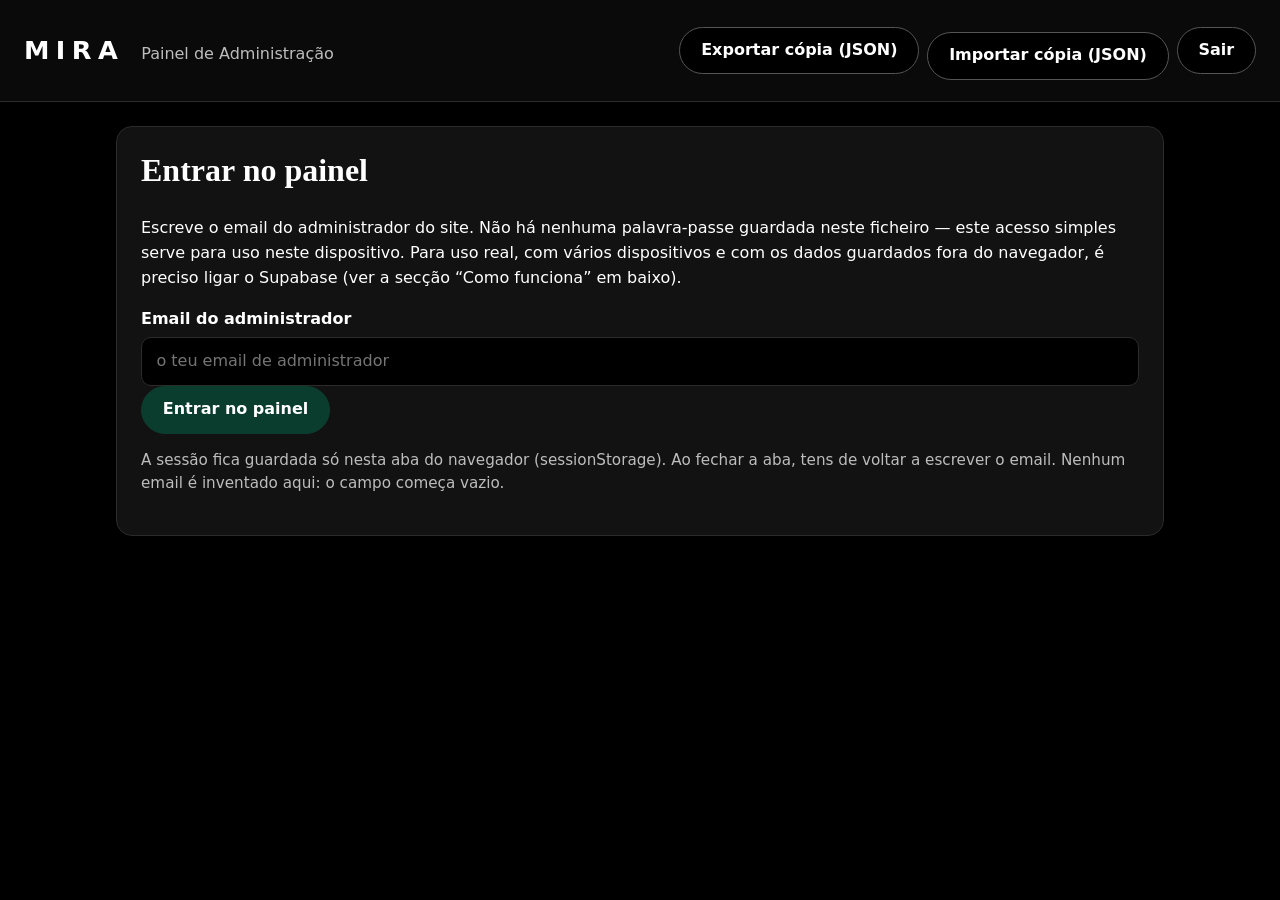
==== admin.html @ 9a0ea276 "Atualizar index.html, servicos.html e admin.html: chat de contacto sem 'por definir'" ====
<!DOCTYPE html>
<html lang="pt">
<head>
<meta charset="utf-8">
<meta name="viewport" content="width=device-width, initial-scale=1">
<title>MIRA — Painel de Administração</title>
<link rel="stylesheet" href="css/admin.css">
</head>
<body>
<header class="topbar">
  <div>
    <strong class="brand">MIRA</strong>
    <span class="brand-sub">Painel de Administração</span>
  </div>
  <div class="topbar-actions" id="topbarActions" hidden>
    <span class="session-email" id="sessionEmail"></span>
    <button class="btn" type="button" id="exportBtn">Exportar cópia (JSON)</button>
    <label class="btn" for="importFile">Importar cópia (JSON)</label>
    <input type="file" id="importFile" accept="application/json" hidden>
    <button class="btn" type="button" id="logoutBtn">Sair</button>
  </div>
</header>

<main class="wrap">
  <!-- GATE: sem palavra-passe guardada no código. Só regista quem está a usar esta sessão. -->
  <section id="gate" class="card">
    <h1>Entrar no painel</h1>
    <p>Escreve o email do administrador do site. Não há nenhuma palavra-passe guardada neste ficheiro — este acesso simples serve para uso neste dispositivo. Para uso real, com vários dispositivos e com os dados guardados fora do navegador, é preciso ligar o Supabase (ver a secção “Como funciona” em baixo).</p>
    <form id="gateForm">
      <label for="adminEmail">Email do administrador</label>
      <input type="email" id="adminEmail" required placeholder="o teu email de administrador">
      <button class="btn btn-primary" type="submit">Entrar no painel</button>
    </form>
    <p class="help">A sessão fica guardada só nesta aba do navegador (sessionStorage). Ao fechar a aba, tens de voltar a escrever o email. Nenhum email é inventado aqui: o campo começa vazio.</p>
  </section>

  <div id="app" hidden>
    <nav class="tabs" aria-label="Secções do painel">
      <button class="tab-btn" type="button" data-sec="inicio">Início</button>
      <button class="tab-btn" type="button" data-sec="logo-hero">Logo e Hero</button>
      <button class="tab-btn" type="button" data-sec="logos">Logos</button>
      <button class="tab-btn" type="button" data-sec="trabalhos">Trabalhos</button>
      <button class="tab-btn" type="button" data-sec="marcas">Faixa de marcas</button>
      <button class="tab-btn" type="button" data-sec="fazemos">O que fazemos</button>
      <button class="tab-btn" type="button" data-sec="textos">Sobre e Percurso</button>
      <button class="tab-btn" type="button" data-sec="servicos">Serviços e preços</button>
      <button class="tab-btn" type="button" data-sec="contacto">Contacto e WhatsApp</button>
      <button class="tab-btn" type="button" data-sec="chats">Chats</button>
      <button class="tab-btn" type="button" data-sec="pedidos">Pedidos</button>
      <button class="tab-btn" type="button" data-sec="clientes">Clientes</button>
      <button class="tab-btn" type="button" data-sec="visitantes">Visitantes</button>
    </nav>

    <section id="sec-inicio" class="panel">
      <h2>Como funciona, de ponta a ponta</h2>
      <p class="lead">O comprador do site muda tudo aqui, sem tocar em código e sem depender de quem vendeu. Cada secção guarda logo que carregas em <strong>Guardar</strong>.</p>
      <ol class="steps">
        <li><strong>1. Entra</strong> com o teu email de administrador. A sessão fica só nesta aba.</li>
        <li><strong>2. Escolhe uma secção</strong> nos botões em cima: imagens, textos, serviços, preços, contacto, chats, pedidos, clientes e visitantes.</li>
        <li><strong>3. Edita e guarda.</strong> Imagens e vídeos entram sempre por ficheiro (botão “Escolher ficheiro”), nunca por link. Vês a pré-visualização antes de guardar.</li>
        <li><strong>4. Confere no site.</strong> Depois de guardar, abre o site e vê a mudança. Se não aparecer, recarrega a página.</li>
        <li><strong>5. Faz cópia.</strong> Usa “Exportar cópia (JSON)” no topo para guardar tudo num ficheiro. Se alguma coisa correr mal, “Importar cópia” repõe tudo.</li>
      </ol>
      <h3>Resumo rápido</h3>
      <div id="summary" class="summary"></div>
      <h3>O que ainda falta para o uso ao vivo, em vários dispositivos</h3>
      <p>Neste momento os dados ficam guardados neste navegador (localStorage). Isso chega para gerir o site neste dispositivo, mas para o site ao vivo, com clientes a escrever de vários telemóveis, é preciso ligar o Supabase. O que é preciso, por ordem:</p>
      <ol class="steps">
        <li>Criar um projeto Supabase e copiar a chave pública (anon) e o endereço do projeto.</li>
        <li>Criar as tabelas: definições do site, logos, trabalhos, marcas, o que fazemos, serviços, contactos, chats, pedidos e clientes — com as mesmas colunas que este painel já usa.</li>
        <li>Criar um balde de ficheiros (bucket) no Supabase Storage para as imagens e vídeos, com leitura pública e escrita só do administrador.</li>
        <li>Criar a conta do administrador no Supabase Auth com o email que usas aqui, e desligar a confirmação por email se for preciso para a primeira entrada.</li>
        <li>Trocar, no código do site, a leitura/escrita de localStorage pela leitura/escrita do Supabase, mantendo os mesmos nomes de campos. Nenhuma chave secreta deve ficar escrita nestes ficheiros.</li>
      </ol>
      <p class="help">Até esse passo estar feito, não prometas a clientes que uma mensagem escrita noutro telemóvel aparece aqui: as mensagens e os dados deste painel vivem neste navegador.</p>
    </section>

    <section id="sec-logo-hero" class="panel" hidden>
      <h2>Logo e Hero</h2>
      <p class="help">O título aparece no topo do site e no separador do navegador. A imagem do hero é a imagem grande do início do site. Escolhe o ficheiro no teu telemóvel ou computador — nunca escrevas um link.</p>
      <form id="logoHeroForm">
        <label for="siteTitle">Título do site</label>
        <input type="text" id="siteTitle">
        <label>Imagem do hero (ficheiro)</label>
        <div class="preview-row">
          <img id="heroPreview" alt="Pré-visualização do hero">
          <div>
            <input type="file" id="heroFile" accept="image/*">
            <p class="help">Ficheiros grandes ocupam muito espaço no navegador. Se possível, usa imagens até 2 MB. O limite do armazenamento do navegador é de cerca de 5 MB no total para todos os dados do painel.</p>
          </div>
        </div>
        <button class="btn btn-primary" type="submit">Guardar logo e hero</button>
      </form>
    </section>

    <section id="sec-logos" class="panel" hidden>
      <h2>Logos dos clientes</h2>
      <p class="help">Estas são as logos que passam debaixo do hero. Cada logo pode ser trocada por um ficheiro novo, removida, ou podes juntar uma logo nova.</p>
      <div id="logosTable"></div>
      <h3>Adicionar logo</h3>
      <form id="logoAddForm" class="inline-form">
        <label>Nome <input type="text" id="logoAddName" required></label>
        <label>Ficheiro <input type="file" id="logoAddFile" accept="image/*" required></label>
        <button class="btn btn-primary" type="submit">Adicionar logo</button>
      </form>
    </section>

    <section id="sec-trabalhos" class="panel" hidden>
      <h2>Trabalhos — faixa em scroll</h2>
      <p class="help">Estas são as imagens que passam em scroll automático na secção de Trabalhos. Usa as setas para mudar a ordem, troca por ficheiro, remove ou adiciona imagens novas.</p>
      <div id="marqueeTable"></div>
      <h3>Adicionar imagem</h3>
      <form id="marqueeAddForm" class="inline-form">
        <label>Nome <input type="text" id="marqueeAddName" required></label>
        <label>Ficheiro <input type="file" id="marqueeAddFile" accept="image/*" required></label>
        <button class="btn btn-primary" type="submit">Adicionar imagem</button>
      </form>
    </section>

    <section id="sec-marcas" class="panel" hidden>
      <h2>Faixa de marcas</h2>
      <p class="help">As palavras que passam na faixa preta (por exemplo: Design gráfico, Livraria, Papelaria). Edita cada linha, remove ou adiciona linhas novas, e guarda.</p>
      <form id="brandsForm">
        <div id="brandsList"></div>
        <button class="btn" type="button" id="brandAddBtn">Adicionar linha</button>
        <button class="btn btn-primary" type="submit">Guardar faixa</button>
      </form>
    </section>

    <section id="sec-fazemos" class="panel" hidden>
      <h2>O que fazemos</h2>
      <p class="help">Os cartões da secção “O que fazemos”. Cada cartão tem tipo, título, descrição e uma imagem ou vídeo, sempre por ficheiro, nunca por link.</p>
      <div id="fazemosTable"></div>
      <h3>Adicionar cartão</h3>
      <form id="fazemosAddForm" class="inline-form">
        <label>Tipo <input type="text" id="fazemosAddType" required></label>
        <label>Título <input type="text" id="fazemosAddTitle" required></label>
        <label>Descrição <input type="text" id="fazemosAddDesc" required></label>
        <label>Ficheiro (imagem ou vídeo) <input type="file" id="fazemosAddFile" accept="image/*,video/*" required></label>
        <button class="btn btn-primary" type="submit">Adicionar cartão</button>
      </form>
    </section>

    <section id="sec-textos" class="panel" hidden>
      <h2>Sobre e Percurso</h2>
      <p class="help">Os textos longos do site. Escreve, guarda, e confere no site.</p>
      <form id="textsForm">
        <label for="aboutHeading">Título da secção Sobre</label>
        <input type="text" id="aboutHeading">
        <label for="aboutText">Texto da secção Sobre</label>
        <textarea id="aboutText" rows="5"></textarea>
        <label for="servicesIntro">Texto de introdução dos Serviços</label>
        <textarea id="servicesIntro" rows="3"></textarea>
        <button class="btn btn-primary" type="submit">Guardar textos</button>
      </form>
    </section>

    <section id="sec-servicos" class="panel" hidden>
      <h2>Serviços e preços</h2>
      <p class="help">A lista completa de serviços e preços em meticais (MT). Estes são os mesmos preços da página de Serviços — muda aqui e muda na página. Os preços começam com os valores que a dona do site vai ajustar depois.</p>
      <div id="servicesTable"></div>
      <h3>Adicionar serviço</h3>
      <form id="serviceAddForm" class="inline-form">
        <label>Nome <input type="text" id="serviceAddName" required></label>
        <label>Descrição <input type="text" id="serviceAddDesc" required></label>
        <label>Preço (MT) <input type="number" id="serviceAddPrice" min="0" step="100" required></label>
        <label><input type="checkbox" id="serviceAddMonthly"> Preço mensal</label>
        <button class="btn btn-primary" type="submit">Adicionar serviço</button>
      </form>
    </section>

    <section id="sec-contacto" class="panel" hidden>
      <h2>Contacto e WhatsApp</h2>
      <p class="help">Preenche com os teus dados reais. Quando preencheres o WhatsApp, o botão de contacto do site abre o WhatsApp; sem número, abre a conversa do site.</p>
      <form id="contactForm">
        <label for="contactHeading">Título da secção de contacto</label>
        <input type="text" id="contactHeading">
        <label for="whatsapp">Número de WhatsApp (só números, com indicativo do país)</label>
        <input type="tel" id="whatsapp" placeholder="+258 …">
        <label for="contactNote">Nota para os visitantes</label>
        <textarea id="contactNote" rows="3"></textarea>
        <button class="btn btn-primary" type="submit">Guardar contacto</button>
      </form>
    </section>

    <section id="sec-chats" class="panel" hidden>
      <h2>Chats — mensagens dos visitantes</h2>
      <p class="help">As mensagens que os visitantes escrevem no chat do site aparecem aqui. Responde em cada conversa: a tua resposta fica guardada e aparece ao visitante como resposta do estúdio. Novas conversas ficam marcadas como “Nova” até responderes.</p>
      <button class="btn" type="button" id="chatTestBtn">Mensagem de teste (só para ver como funciona)</button>
      <button class="btn" type="button" id="chatRefreshBtn">Atualizar lista</button>
      <div id="chatsList"></div>
    </section>

    <section id="sec-pedidos" class="panel" hidden>
      <h2>Pedidos e reservas</h2>
      <p class="help">Cada pedido tem nome, serviço, data e estado. Muda o estado na lista e ele fica guardado.</p>
      <form id="orderAddForm" class="inline-form">
        <label>Nome <input type="text" id="orderAddName" required></label>
        <label>Serviço <input type="text" id="orderAddService" required></label>
        <label>Data <input type="date" id="orderAddDate" required></label>
        <button class="btn btn-primary" type="submit">Adicionar pedido</button>
      </form>
      <div id="ordersTable"></div>
    </section>

    <section id="sec-clientes" class="panel" hidden>
      <h2>Clientes</h2>
      <p class="help">A tua lista de clientes, com contacto e notas. Nada aqui é inventado: começa vazia, exceto se já tiveres guardado clientes antes.</p>
      <form id="clientAddForm" class="inline-form">
        <label>Nome <input type="text" id="clientAddName" required></label>
        <label>Contacto <input type="text" id="clientAddContact"></label>
        <label>Notas <input type="text" id="clientAddNotes"></label>
        <button class="btn btn-primary" type="submit">Adicionar cliente</button>
      </form>
      <div id="clientsTable"></div>
    </section>

    <section id="sec-visitantes" class="panel" hidden>
      <h2>Visitantes</h2>
      <p class="help">Contagem simples de visitas por página, guardada neste painel. Para contagem automática ao vivo é preciso o Supabase (ver “Início”). Podes corrigir os números à mão e guardar.</p>
      <form id="visitorsForm">
        <div id="visitorsList"></div>
        <button class="btn btn-primary" type="submit">Guardar contagens</button>
      </form>
    </section>
  </div>
</main>

<div id="toast" class="toast" role="status" aria-live="polite"></div>
<script src="js/admin.js" defer></script>
</body>
</html>
---- css/admin.css ----
/* MIRA Admin — preto, branco, verde escuro, limpo, com espaço para respirar. */
* { box-sizing: border-box; }
:root {
  --bg: #000000;
  --panel: #121212;
  --panel2: #1a1a1a;
  --line: #2b2b2b;
  --text: #ffffff;
  --muted: #bdbdbd;
  --green: #0b3d2e;
  --green2: #145a44;
  --lime: #c6f16d;
  --danger: #7a1f1f;
}
body {
  margin: 0;
  background: var(--bg);
  color: var(--text);
  font-family: Inter, system-ui, -apple-system, "Segoe UI", sans-serif;
  line-height: 1.55;
}
.topbar {
  display: flex; flex-wrap: wrap; gap: 1rem;
  align-items: center; justify-content: space-between;
  padding: 1rem 1.5rem;
  border-bottom: 1px solid var(--line);
  background: #0a0a0a;
  position: sticky; top: 0; z-index: 10;
}
.brand { font-size: 1.6rem; letter-spacing: .25em; }
.brand-sub { margin-left: .75rem; color: var(--muted); }
.topbar-actions { display: flex; flex-wrap: wrap; gap: .5rem; align-items: center; }
.session-email { color: var(--lime); font-size: .9rem; }
.wrap { max-width: 1080px; margin: 0 auto; padding: 1.5rem 1rem 4rem; }
.card, .panel {
  background: var(--panel);
  border: 1px solid var(--line);
  border-radius: 16px;
  padding: 1.5rem;
  margin-bottom: 1.5rem;
}
h1, h2, h3 { font-family: Georgia, "Times New Roman", serif; line-height: 1.2; }
h1 { font-size: 2rem; margin-top: 0; }
h2 { font-size: 1.7rem; margin-top: 0; }
h3 { font-size: 1.2rem; margin-top: 2rem; }
.lead { font-size: 1.05rem; }
.help { color: var(--muted); font-size: .95rem; }
label { display: block; font-weight: 600; margin: 1rem 0 .35rem; }
input[type="text"], input[type="email"], input[type="tel"],
input[type="number"], input[type="date"], textarea, select {
  width: 100%;
  background: #000; color: #fff;
  border: 1px solid var(--line);
  border-radius: 10px;
  padding: .7rem .9rem;
  font: inherit;
}
input[type="file"] { font: inherit; color: var(--text); max-width: 100%; }
input[type="checkbox"] { width: auto; accent-color: var(--green2); }
.inline-form { display: grid; gap: .25rem; }
.inline-form label { margin-top: .6rem; }
/* Botões que parecem botões: pílulas sólidas, texto branco, estado ao passar o dedo/rato. */
.btn {
  display: inline-block;
  background: #000; color: #fff;
  border: 1px solid #555;
  border-radius: 999px;
  padding: .65rem 1.3rem;
  font: inherit; font-weight: 700;
  cursor: pointer; text-decoration: none; text-align: center;
}
.btn:hover, .btn:focus-visible { background: #222; border-color: #fff; outline: none; }
.btn-primary { background: var(--green); border-color: var(--green); }
.btn-primary:hover, .btn-primary:focus-visible { background: var(--green2); border-color: var(--green2); }
.btn-danger { background: var(--danger); border-color: var(--danger); }
.btn-danger:hover, .btn-danger:focus-visible { background: #9a2a2a; }
.btn-small { padding: .4rem .9rem; font-size: .9rem; }
.tabs { display: flex; flex-wrap: wrap; gap: .5rem; margin-bottom: 1.5rem; }
.tab-btn {
  background: var(--panel2); color: var(--text);
  border: 1px solid var(--line); border-radius: 999px;
  padding: .6rem 1.1rem; font: inherit; font-weight: 700; cursor: pointer;
}
.tab-btn:hover, .tab-btn:focus-visible { border-color: #fff; outline: none; }
.tab-btn.active { background: var(--green); border-color: var(--green); }
.steps li { margin-bottom: .7rem; }
.summary { display: flex; flex-wrap: wrap; gap: .75rem; }
.summary span {
  background: var(--panel2); border: 1px solid var(--line);
  border-radius: 999px; padding: .45rem 1rem;
}
/* Tabelas a sério: cabeçalho, linhas, bordas, botões de ação. */
.table-wrap { overflow-x: auto; margin: 1rem 0; }
table { width: 100%; border-collapse: collapse; min-width: 640px; }
th, td {
  text-align: left; vertical-align: middle;
  padding: .7rem .8rem;
  border-bottom: 1px solid var(--line);
}
thead th {
  background: var(--green);
  color: #fff; font-size: .85rem;
  letter-spacing: .08em; text-transform: uppercase;
}
tbody tr:hover { background: var(--panel2); }
td .btn { margin: .15rem .25rem .15rem 0; }
td img.thumb, img.thumb {
  width: 110px; height: auto; max-height: 80px;
  object-fit: contain; background: #000;
  border: 1px solid var(--line); border-radius: 8px; display: block;
}
td video.thumb, video.thumb {
  width: 140px; height: auto; max-height: 90px;
  background: #000; border: 1px solid var(--line); border-radius: 8px; display: block;
}
.preview-row { display: flex; flex-wrap: wrap; gap: 1rem; align-items: flex-start; }
.preview-row img { width: 100%; max-width: 420px; height: auto; border: 1px solid var(--line); border-radius: 12px; }
.empty { color: var(--muted); padding: 1.25rem 0; }
.badge {
  display: inline-block; border-radius: 999px; padding: .2rem .8rem;
  font-size: .85rem; font-weight: 700; background: var(--panel2);
  border: 1px solid var(--line);
}
.badge.new { background: var(--green); border-color: var(--green); }
.chat-box { border: 1px solid var(--line); border-radius: 12px; padding: 1rem; margin: 1rem 0; background: #0d0d0d; }
.chat-msg { margin: .5rem 0; }
.chat-msg .who { font-weight: 700; color: var(--lime); }
.chat-msg.reply { margin-left: 1.5rem; }
.chat-msg.reply .who { color: #fff; }
.chat-reply-row { display: flex; gap: .5rem; margin-top: .75rem; }
.chat-reply-row input { flex: 1; }
.toast {
  position: fixed; left: 50%; bottom: 1.5rem; transform: translateX(-50%);
  background: var(--green); color: #fff; font-weight: 700;
  padding: .8rem 1.5rem; border-radius: 999px;
  box-shadow: 0 8px 30px rgba(0,0,0,.6);
  opacity: 0; pointer-events: none; transition: opacity .25s;
  max-width: 92vw; text-align: center; z-index: 50;
}
.toast.show { opacity: 1; }
@media (max-width: 640px) {
  .wrap { padding: 1rem .75rem 3rem; }
  .card, .panel { padding: 1rem; }
  .brand-sub { display: block; margin-left: 0; }
  table { min-width: 560px; }
}
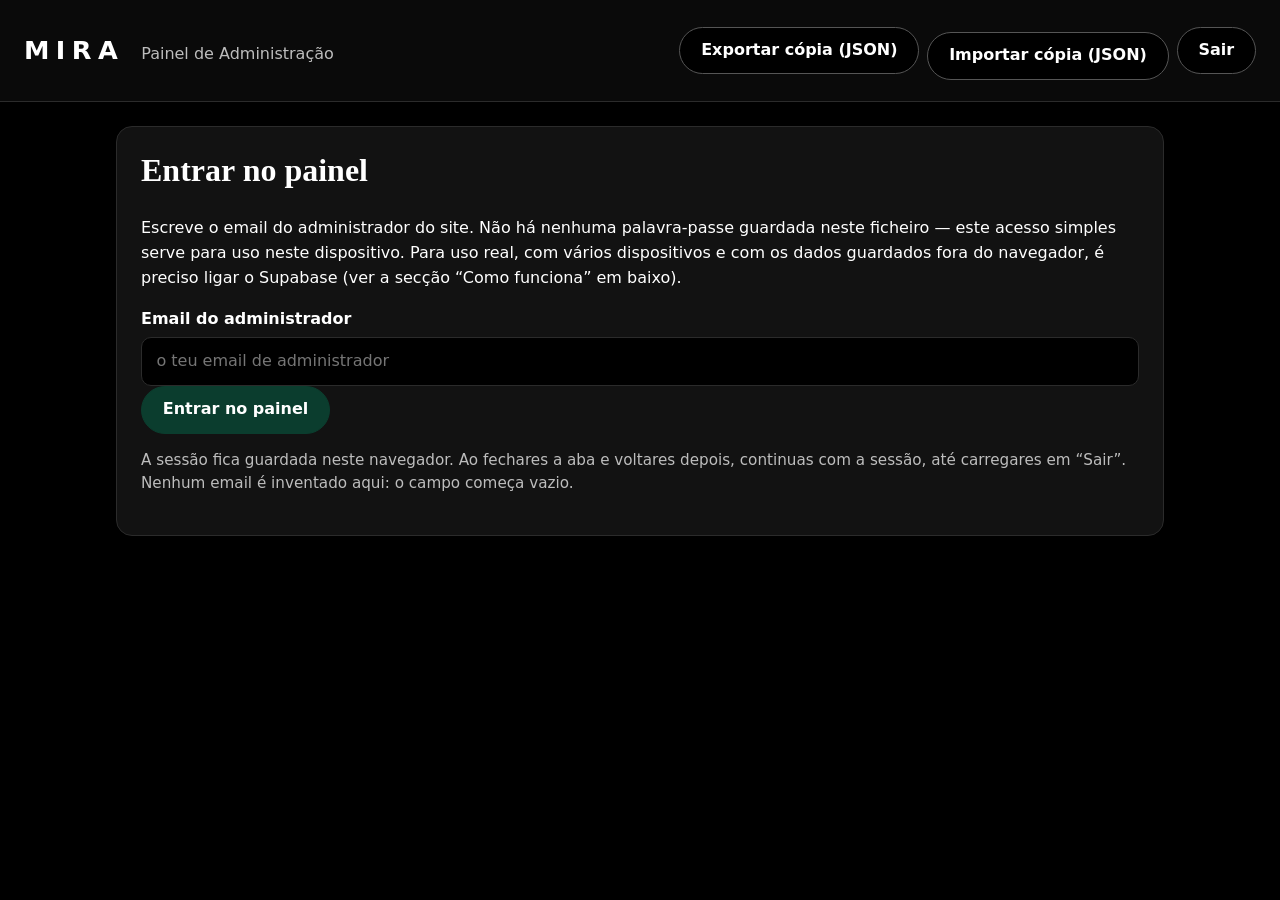
==== commit 70485acb: "Atualizar admin.html: novas abas Sobre Fotos, Pormenores, Menu, Sessão; Textos e Contacto expandidos" ====
--- a/admin.html
+++ b/admin.html
@@ -31,7 +31,7 @@
       <input type="email" id="adminEmail" required placeholder="o teu email de administrador">
       <button class="btn btn-primary" type="submit">Entrar no painel</button>
     </form>
-    <p class="help">A sessão fica guardada só nesta aba do navegador (sessionStorage). Ao fechar a aba, tens de voltar a escrever o email. Nenhum email é inventado aqui: o campo começa vazio.</p>
+    <p class="help">A sessão fica guardada neste navegador. Ao fechares a aba e voltares depois, continuas com a sessão, até carregares em “Sair”. Nenhum email é inventado aqui: o campo começa vazio.</p>
   </section>
 
   <div id="app" hidden>
@@ -42,9 +42,13 @@
       <button class="tab-btn" type="button" data-sec="trabalhos">Trabalhos</button>
       <button class="tab-btn" type="button" data-sec="marcas">Faixa de marcas</button>
       <button class="tab-btn" type="button" data-sec="fazemos">O que fazemos</button>
+      <button class="tab-btn" type="button" data-sec="sobre-fotos">Sobre — Fotos</button>
+      <button class="tab-btn" type="button" data-sec="pormenores">Pormenores</button>
       <button class="tab-btn" type="button" data-sec="textos">Sobre e Percurso</button>
       <button class="tab-btn" type="button" data-sec="servicos">Serviços e preços</button>
+      <button class="tab-btn" type="button" data-sec="menu">Menu</button>
       <button class="tab-btn" type="button" data-sec="contacto">Contacto e WhatsApp</button>
+      <button class="tab-btn" type="button" data-sec="sessao">Sessão</button>
       <button class="tab-btn" type="button" data-sec="chats">Chats</button>
       <button class="tab-btn" type="button" data-sec="pedidos">Pedidos</button>
       <button class="tab-btn" type="button" data-sec="clientes">Clientes</button>
@@ -55,8 +59,8 @@
       <h2>Como funciona, de ponta a ponta</h2>
       <p class="lead">O comprador do site muda tudo aqui, sem tocar em código e sem depender de quem vendeu. Cada secção guarda logo que carregas em <strong>Guardar</strong>.</p>
       <ol class="steps">
-        <li><strong>1. Entra</strong> com o teu email de administrador. A sessão fica só nesta aba.</li>
-        <li><strong>2. Escolhe uma secção</strong> nos botões em cima: imagens, textos, serviços, preços, contacto, chats, pedidos, clientes e visitantes.</li>
+        <li><strong>1. Entra</strong> com o teu email de administrador. A sessão fica guardada neste navegador, até carregares em “Sair” (vê também a secção “Sessão”).</li>
+        <li><strong>2. Escolhe uma secção</strong> nos botões em cima: imagens, vídeos, textos, serviços, preços, menu, contacto, sessão, chats, pedidos, clientes e visitantes.</li>
         <li><strong>3. Edita e guarda.</strong> Imagens e vídeos entram sempre por ficheiro (botão “Escolher ficheiro”), nunca por link. Vês a pré-visualização antes de guardar.</li>
         <li><strong>4. Confere no site.</strong> Depois de guardar, abre o site e vê a mudança. Se não aparecer, recarrega a página.</li>
         <li><strong>5. Faz cópia.</strong> Usa “Exportar cópia (JSON)” no topo para guardar tudo num ficheiro. Se alguma coisa correr mal, “Importar cópia” repõe tudo.</li>
@@ -89,6 +93,14 @@
             <p class="help">Ficheiros grandes ocupam muito espaço no navegador. Se possível, usa imagens até 2 MB. O limite do armazenamento do navegador é de cerca de 5 MB no total para todos os dados do painel.</p>
           </div>
         </div>
+        <label>Vídeo de fundo do site (ficheiro)</label>
+        <div class="preview-row">
+          <video id="bgVideoPreview" muted loop playsinline preload="metadata" style="max-width:220px;"></video>
+          <div>
+            <input type="file" id="bgVideoFile" accept="video/*">
+            <p class="help">Este é o vídeo de fundo que passa em todo o site, por trás das secções. Escolhe um ficheiro de vídeo no teu telemóvel ou computador — nunca escrevas um link. Sem ficheiro novo, fica o vídeo atual.</p>
+          </div>
+        </div>
         <button class="btn btn-primary" type="submit">Guardar logo e hero</button>
       </form>
     </section>
@@ -141,6 +153,52 @@
       </form>
     </section>
 
+
+    <section id="sec-sobre-fotos" class="panel" hidden>
+      <h2>Sobre — Fotos</h2>
+      <p class="help">As fotografias da secção Sobre e da janela de fotografias do estúdio. Cada foto é trocada por ficheiro, com pré-visualização antes de guardar — nunca por link.</p>
+      <form id="aboutPhotosForm">
+        <label>Foto Sobre 1 (lado direito, em cima)</label>
+        <div class="preview-row">
+          <img id="aboutPhoto1Preview" alt="Pré-visualização da Foto Sobre 1">
+          <div><input type="file" id="aboutPhoto1File" accept="image/*"></div>
+        </div>
+        <label>Foto Equipa (lado esquerdo)</label>
+        <div class="preview-row">
+          <img id="aboutPhoto2Preview" alt="Pré-visualização da Foto Equipa">
+          <div><input type="file" id="aboutPhoto2File" accept="image/*"></div>
+        </div>
+        <label>Foto Sobre 2 (foto grande e janela do estúdio)</label>
+        <div class="preview-row">
+          <img id="aboutPhoto3Preview" alt="Pré-visualização da Foto Sobre 2">
+          <div><input type="file" id="aboutPhoto3File" accept="image/*"></div>
+        </div>
+        <button class="btn btn-primary" type="submit">Guardar fotos do Sobre</button>
+      </form>
+    </section>
+
+    <section id="sec-pormenores" class="panel" hidden>
+      <h2>Pormenores</h2>
+      <p class="help">O título e os três pontos da secção Pormenores. Escreve, guarda, e confere no site.</p>
+      <form id="detailsForm">
+        <label for="detailsTitle">Título da secção Pormenores</label>
+        <input type="text" id="detailsTitle">
+        <label for="detailsItem0Title">Ponto 1 — título</label>
+        <input type="text" id="detailsItem0Title">
+        <label for="detailsItem0Desc">Ponto 1 — descrição</label>
+        <textarea id="detailsItem0Desc" rows="2"></textarea>
+        <label for="detailsItem1Title">Ponto 2 — título</label>
+        <input type="text" id="detailsItem1Title">
+        <label for="detailsItem1Desc">Ponto 2 — descrição</label>
+        <textarea id="detailsItem1Desc" rows="2"></textarea>
+        <label for="detailsItem2Title">Ponto 3 — título</label>
+        <input type="text" id="detailsItem2Title">
+        <label for="detailsItem2Desc">Ponto 3 — descrição</label>
+        <textarea id="detailsItem2Desc" rows="2"></textarea>
+        <button class="btn btn-primary" type="submit">Guardar pormenores</button>
+      </form>
+    </section>
+
     <section id="sec-textos" class="panel" hidden>
       <h2>Sobre e Percurso</h2>
       <p class="help">Os textos longos do site. Escreve, guarda, e confere no site.</p>
@@ -151,13 +209,25 @@
         <textarea id="aboutText" rows="5"></textarea>
         <label for="servicesIntro">Texto de introdução dos Serviços</label>
         <textarea id="servicesIntro" rows="3"></textarea>
+        <label for="aboutMore">Texto “mais” da secção Sobre (o parágrafo depois do texto principal)</label>
+        <textarea id="aboutMore" rows="4"></textarea>
+        <label for="percursoStep1">Percurso — passo 1</label>
+        <input type="text" id="percursoStep1">
+        <label for="percursoStep2">Percurso — passo 2</label>
+        <input type="text" id="percursoStep2">
+        <label for="percursoStep3">Percurso — passo 3</label>
+        <input type="text" id="percursoStep3">
+        <label for="quoteText">Frase em destaque (Sobre)</label>
+        <input type="text" id="quoteText">
+        <label for="quoteAttribution">Assinatura da frase em destaque</label>
+        <input type="text" id="quoteAttribution">
         <button class="btn btn-primary" type="submit">Guardar textos</button>
       </form>
     </section>
 
     <section id="sec-servicos" class="panel" hidden>
       <h2>Serviços e preços</h2>
-      <p class="help">A lista completa de serviços e preços em meticais (MT). Estes são os mesmos preços da página de Serviços — muda aqui e muda na página. Os preços começam com os valores que a dona do site vai ajustar depois.</p>
+      <p class="help">A lista completa de serviços e preços em meticais (MT). Estes são os mesmos preços da página de Serviços — muda aqui e muda na página. Cada serviço tem também a sua imagem ou vídeo do cartão, sempre por ficheiro, nunca por link: usa “Trocar ficheiro” em cada linha. Os preços começam com os valores que a dona do site vai ajustar depois.</p>
       <div id="servicesTable"></div>
       <h3>Adicionar serviço</h3>
       <form id="serviceAddForm" class="inline-form">
@@ -165,7 +235,31 @@
         <label>Descrição <input type="text" id="serviceAddDesc" required></label>
         <label>Preço (MT) <input type="number" id="serviceAddPrice" min="0" step="100" required></label>
         <label><input type="checkbox" id="serviceAddMonthly"> Preço mensal</label>
+        <label>Ficheiro da imagem ou vídeo do cartão (opcional) <input type="file" id="serviceAddFile" accept="image/*,video/*"></label>
         <button class="btn btn-primary" type="submit">Adicionar serviço</button>
+      </form>
+    </section>
+
+
+    <section id="sec-menu" class="panel" hidden>
+      <h2>Menu</h2>
+      <p class="help">As imagens e os títulos dos cartões do menu, e as palavras da barra de navegação. Cada imagem é trocada por ficheiro, com pré-visualização — nunca por link.</p>
+      <form id="menuForm">
+        <div id="menuTilesList"></div>
+        <h3>Palavras da barra de navegação</h3>
+        <label for="navTrabalhos">Navegação — 1</label>
+        <input type="text" id="navTrabalhos">
+        <label for="navFazemos">Navegação — 2</label>
+        <input type="text" id="navFazemos">
+        <label for="navPormenores">Navegação — 3</label>
+        <input type="text" id="navPormenores">
+        <label for="navSobre">Navegação — 4</label>
+        <input type="text" id="navSobre">
+        <label for="navPercurso">Navegação — 5</label>
+        <input type="text" id="navPercurso">
+        <label for="navServicos">Navegação — 6</label>
+        <input type="text" id="navServicos">
+        <button class="btn btn-primary" type="submit">Guardar menu</button>
       </form>
     </section>
 
@@ -179,8 +273,27 @@
         <input type="tel" id="whatsapp" placeholder="+258 …">
         <label for="contactNote">Nota para os visitantes</label>
         <textarea id="contactNote" rows="3"></textarea>
+        <label for="contactLinkedin">LinkedIn (ligação completa, por exemplo https://www.linkedin.com/…)</label>
+        <input type="text" id="contactLinkedin" placeholder="https://…">
+        <label for="contactX">X (ligação completa, por exemplo https://x.com/…)</label>
+        <input type="text" id="contactX" placeholder="https://…">
+        <label for="contactEmail">Email de contacto (só é usado se preencheres; nunca é inventado)</label>
+        <input type="email" id="contactEmail" placeholder="o email do estúdio">
         <button class="btn btn-primary" type="submit">Guardar contacto</button>
       </form>
+    </section>
+
+
+    <section id="sec-sessao" class="panel" hidden>
+      <h2>Sessão</h2>
+      <p class="help">A sessão deste painel fica guardada neste navegador, até carregares em “Terminar sessão” ou em “Sair” no topo. Não há nenhuma palavra-passe guardada neste ficheiro — a sessão é só o email do administrador.</p>
+      <div id="sessionInfo"></div>
+      <form id="sessionChangeForm">
+        <label for="sessionNewEmail">Mudar o email da sessão</label>
+        <input type="email" id="sessionNewEmail" required placeholder="o novo email de administrador">
+        <button class="btn btn-primary" type="submit">Guardar novo email e continuar</button>
+      </form>
+      <button class="btn btn-danger" type="button" id="sessionEndBtn">Terminar sessão</button>
     </section>
 
     <section id="sec-chats" class="panel" hidden>
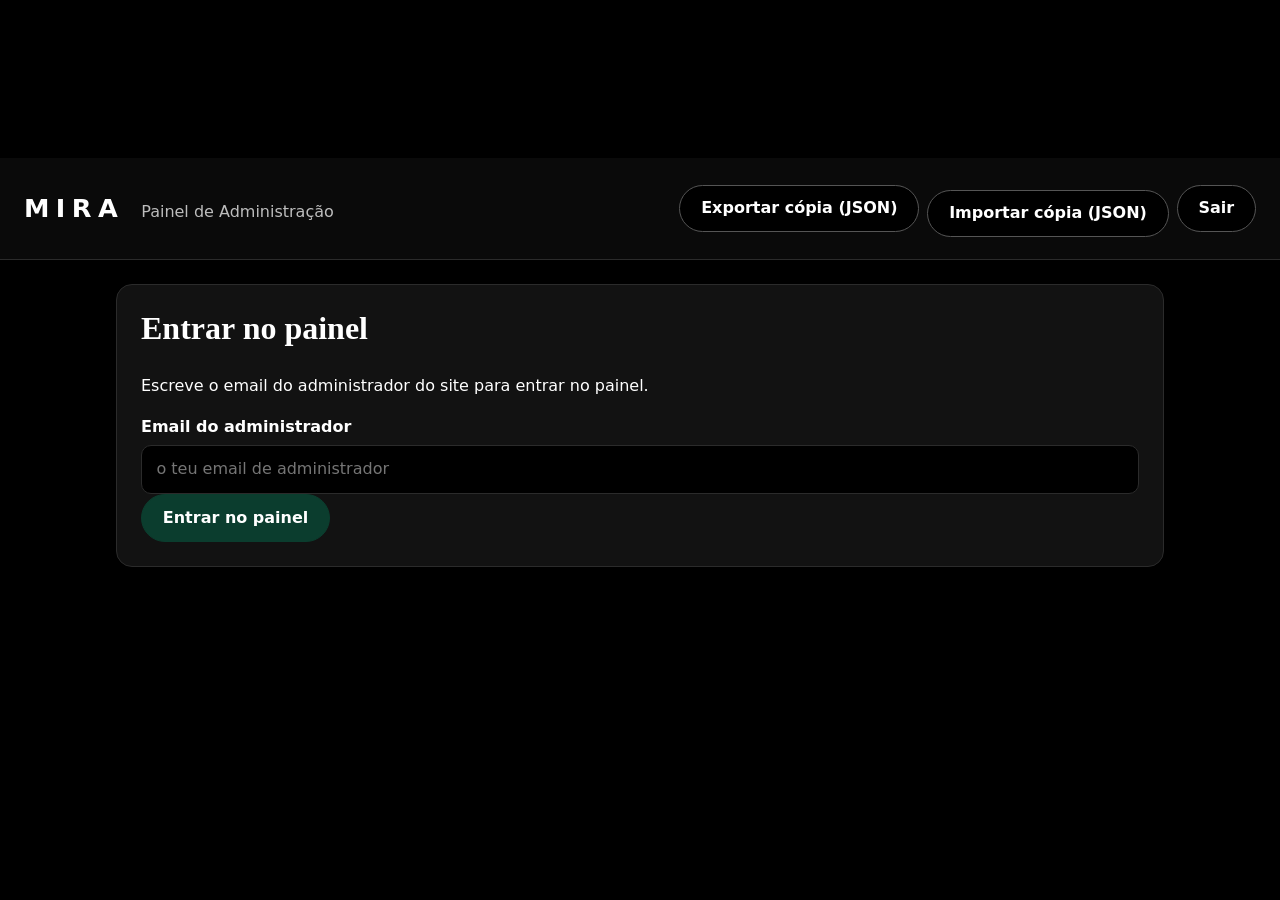
==== commit 041e912f: "Atualizar admin.html: gate sem notas de demonstração, elemento de vídeo de fundo" ====
--- a/admin.html
+++ b/admin.html
@@ -7,6 +7,7 @@
 <link rel="stylesheet" href="css/admin.css">
 </head>
 <body>
+<video class="admin-bg-video" src="media/mira-fundo.mp4" autoplay muted loop playsinline aria-hidden="true"></video>
 <header class="topbar">
   <div>
     <strong class="brand">MIRA</strong>
@@ -22,16 +23,14 @@
 </header>
 
 <main class="wrap">
-  <!-- GATE: sem palavra-passe guardada no código. Só regista quem está a usar esta sessão. -->
   <section id="gate" class="card">
     <h1>Entrar no painel</h1>
-    <p>Escreve o email do administrador do site. Não há nenhuma palavra-passe guardada neste ficheiro — este acesso simples serve para uso neste dispositivo. Para uso real, com vários dispositivos e com os dados guardados fora do navegador, é preciso ligar o Supabase (ver a secção “Como funciona” em baixo).</p>
+    <p>Escreve o email do administrador do site para entrar no painel.</p>
     <form id="gateForm">
       <label for="adminEmail">Email do administrador</label>
       <input type="email" id="adminEmail" required placeholder="o teu email de administrador">
       <button class="btn btn-primary" type="submit">Entrar no painel</button>
     </form>
-    <p class="help">A sessão fica guardada neste navegador. Ao fechares a aba e voltares depois, continuas com a sessão, até carregares em “Sair”. Nenhum email é inventado aqui: o campo começa vazio.</p>
   </section>
 
   <div id="app" hidden>
@@ -59,7 +58,7 @@
       <h2>Como funciona, de ponta a ponta</h2>
       <p class="lead">O comprador do site muda tudo aqui, sem tocar em código e sem depender de quem vendeu. Cada secção guarda logo que carregas em <strong>Guardar</strong>.</p>
       <ol class="steps">
-        <li><strong>1. Entra</strong> com o teu email de administrador. A sessão fica guardada neste navegador, até carregares em “Sair” (vê também a secção “Sessão”).</li>
+        <li><strong>1. Entra</strong> com o teu email de administrador.</li>
         <li><strong>2. Escolhe uma secção</strong> nos botões em cima: imagens, vídeos, textos, serviços, preços, menu, contacto, sessão, chats, pedidos, clientes e visitantes.</li>
         <li><strong>3. Edita e guarda.</strong> Imagens e vídeos entram sempre por ficheiro (botão “Escolher ficheiro”), nunca por link. Vês a pré-visualização antes de guardar.</li>
         <li><strong>4. Confere no site.</strong> Depois de guardar, abre o site e vê a mudança. Se não aparecer, recarrega a página.</li>
@@ -67,16 +66,6 @@
       </ol>
       <h3>Resumo rápido</h3>
       <div id="summary" class="summary"></div>
-      <h3>O que ainda falta para o uso ao vivo, em vários dispositivos</h3>
-      <p>Neste momento os dados ficam guardados neste navegador (localStorage). Isso chega para gerir o site neste dispositivo, mas para o site ao vivo, com clientes a escrever de vários telemóveis, é preciso ligar o Supabase. O que é preciso, por ordem:</p>
-      <ol class="steps">
-        <li>Criar um projeto Supabase e copiar a chave pública (anon) e o endereço do projeto.</li>
-        <li>Criar as tabelas: definições do site, logos, trabalhos, marcas, o que fazemos, serviços, contactos, chats, pedidos e clientes — com as mesmas colunas que este painel já usa.</li>
-        <li>Criar um balde de ficheiros (bucket) no Supabase Storage para as imagens e vídeos, com leitura pública e escrita só do administrador.</li>
-        <li>Criar a conta do administrador no Supabase Auth com o email que usas aqui, e desligar a confirmação por email se for preciso para a primeira entrada.</li>
-        <li>Trocar, no código do site, a leitura/escrita de localStorage pela leitura/escrita do Supabase, mantendo os mesmos nomes de campos. Nenhuma chave secreta deve ficar escrita nestes ficheiros.</li>
-      </ol>
-      <p class="help">Até esse passo estar feito, não prometas a clientes que uma mensagem escrita noutro telemóvel aparece aqui: as mensagens e os dados deste painel vivem neste navegador.</p>
     </section>
 
     <section id="sec-logo-hero" class="panel" hidden>
@@ -90,7 +79,7 @@
           <img id="heroPreview" alt="Pré-visualização do hero">
           <div>
             <input type="file" id="heroFile" accept="image/*">
-            <p class="help">Ficheiros grandes ocupam muito espaço no navegador. Se possível, usa imagens até 2 MB. O limite do armazenamento do navegador é de cerca de 5 MB no total para todos os dados do painel.</p>
+            <p class="help">Escolhe uma imagem do teu telemóvel ou computador.</p>
           </div>
         </div>
         <label>Vídeo de fundo do site (ficheiro)</label>
@@ -227,7 +216,7 @@
 
     <section id="sec-servicos" class="panel" hidden>
       <h2>Serviços e preços</h2>
-      <p class="help">A lista completa de serviços e preços em meticais (MT). Estes são os mesmos preços da página de Serviços — muda aqui e muda na página. Cada serviço tem também a sua imagem ou vídeo do cartão, sempre por ficheiro, nunca por link: usa “Trocar ficheiro” em cada linha. Os preços começam com os valores que a dona do site vai ajustar depois.</p>
+      <p class="help">A lista completa de serviços e preços em meticais (MT). Estes são os mesmos preços da página de Serviços — muda aqui e muda na página. Cada serviço tem também a sua imagem ou vídeo do cartão, sempre por ficheiro, nunca por link: usa “Trocar ficheiro” em cada linha.</p>
       <div id="servicesTable"></div>
       <h3>Adicionar serviço</h3>
       <form id="serviceAddForm" class="inline-form">
@@ -286,7 +275,7 @@
 
     <section id="sec-sessao" class="panel" hidden>
       <h2>Sessão</h2>
-      <p class="help">A sessão deste painel fica guardada neste navegador, até carregares em “Terminar sessão” ou em “Sair” no topo. Não há nenhuma palavra-passe guardada neste ficheiro — a sessão é só o email do administrador.</p>
+      <p class="help">Vê a tua sessão atual, muda o email ou termina a sessão.</p>
       <div id="sessionInfo"></div>
       <form id="sessionChangeForm">
         <label for="sessionNewEmail">Mudar o email da sessão</label>
@@ -299,7 +288,6 @@
     <section id="sec-chats" class="panel" hidden>
       <h2>Chats — mensagens dos visitantes</h2>
       <p class="help">As mensagens que os visitantes escrevem no chat do site aparecem aqui. Responde em cada conversa: a tua resposta fica guardada e aparece ao visitante como resposta do estúdio. Novas conversas ficam marcadas como “Nova” até responderes.</p>
-      <button class="btn" type="button" id="chatTestBtn">Mensagem de teste (só para ver como funciona)</button>
       <button class="btn" type="button" id="chatRefreshBtn">Atualizar lista</button>
       <div id="chatsList"></div>
     </section>
@@ -318,7 +306,7 @@
 
     <section id="sec-clientes" class="panel" hidden>
       <h2>Clientes</h2>
-      <p class="help">A tua lista de clientes, com contacto e notas. Nada aqui é inventado: começa vazia, exceto se já tiveres guardado clientes antes.</p>
+      <p class="help">A tua lista de clientes, com contacto e notas.</p>
       <form id="clientAddForm" class="inline-form">
         <label>Nome <input type="text" id="clientAddName" required></label>
         <label>Contacto <input type="text" id="clientAddContact"></label>
@@ -330,7 +318,7 @@
 
     <section id="sec-visitantes" class="panel" hidden>
       <h2>Visitantes</h2>
-      <p class="help">Contagem simples de visitas por página, guardada neste painel. Para contagem automática ao vivo é preciso o Supabase (ver “Início”). Podes corrigir os números à mão e guardar.</p>
+      <p class="help">Contagem de visitas por página. Podes corrigir os números à mão e guardar.</p>
       <form id="visitorsForm">
         <div id="visitorsList"></div>
         <button class="btn btn-primary" type="submit">Guardar contagens</button>
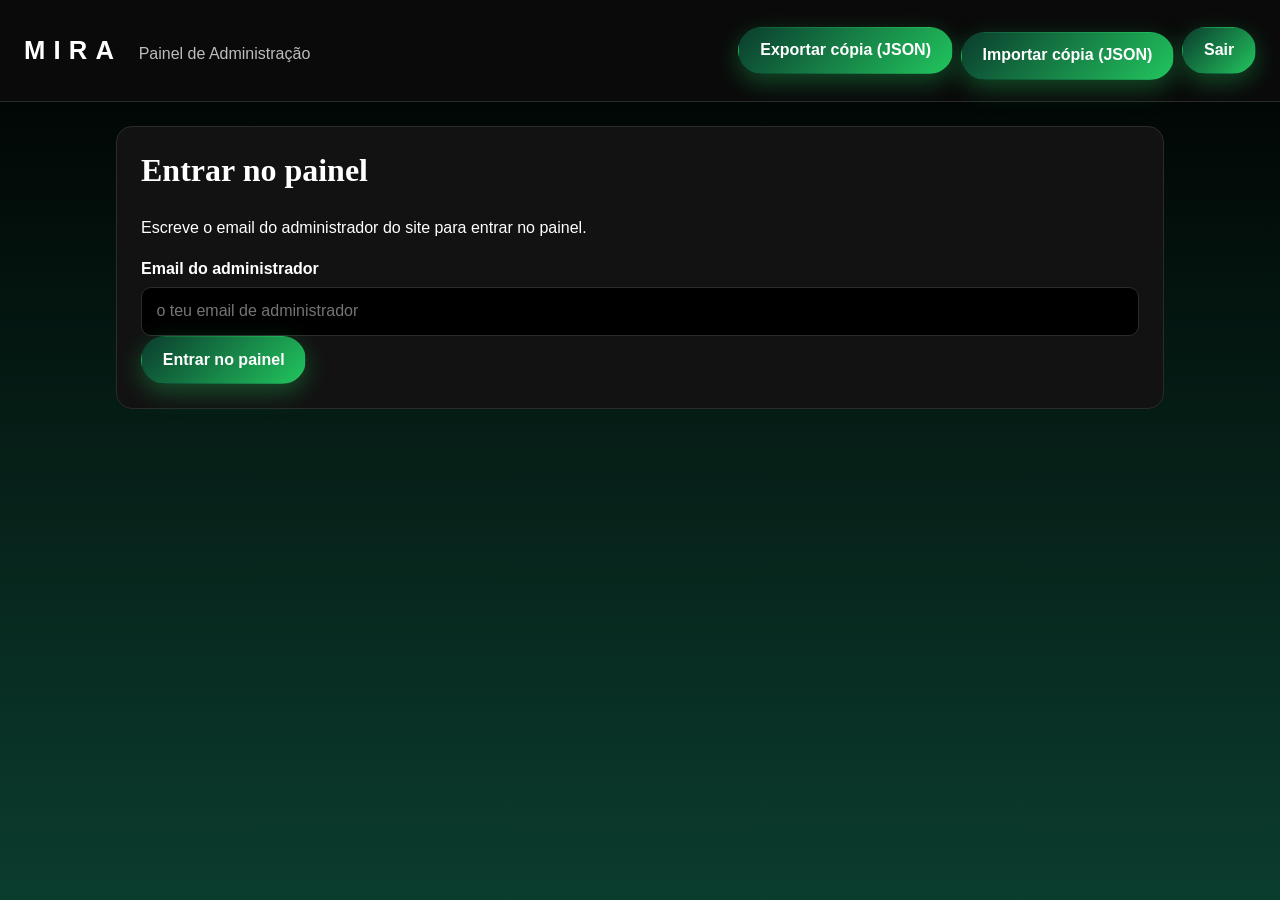
==== commit 272bbbd7: "Atualizar index.html, servicos.html e admin.html: botão "Pedir orçamento" WhatsApp, campo de link no" ====
--- a/admin.html
+++ b/admin.html
@@ -260,6 +260,8 @@
         <input type="text" id="contactHeading">
         <label for="whatsapp">Número de WhatsApp (só números, com indicativo do país)</label>
         <input type="tel" id="whatsapp" placeholder="+258 …">
+        <label for="contactQuoteLink">Link do WhatsApp para orçamentos</label>
+        <input type="text" id="contactQuoteLink" placeholder="https://wa.me/258840000000">
         <label for="contactNote">Nota para os visitantes</label>
         <textarea id="contactNote" rows="3"></textarea>
         <label for="contactLinkedin">LinkedIn (ligação completa, por exemplo https://www.linkedin.com/…)</label>
@@ -323,7 +325,25 @@
         <div id="visitorsList"></div>
         <button class="btn btn-primary" type="submit">Guardar contagens</button>
       </form>
-    </section>
+      <h3>Adicionar página de visitantes</h3>
+      <form id="visitorAddForm" class="inline-form">
+        <label>Página <input type="text" id="visitorAddPage" required></label>
+        <label>Visitas <input type="number" id="visitorAddCount" min="0" value="0" required></label>
+        <button class="btn btn-primary" type="submit">Adicionar página</button>
+      </form>
+    </section>
+
+    <footer class="card admin-footer">
+      <h2>Ver o site</h2>
+      <p>Abre a página principal para veres as mudanças que guardaste. Cada secção guarda quando carregas em Guardar nessa secção.</p>
+      <div class="footer-actions">
+        <a class="btn btn-primary btn-big" href="index.html" target="_blank" rel="noopener noreferrer">Ver o site →</a>
+        <button class="btn btn-primary btn-big" type="button" id="saveAndViewBtn">Guardar e ver o site</button>
+        <button class="btn btn-small" type="button" id="switchSessionBtn">Mudar de sessão</button>
+      </div>
+      <p class="help">“Guardar e ver o site” não guarda alterações que ainda não guardaste nessa secção: abre a página principal para conferires as mudanças que já guardaste em cada secção.</p>
+      <p class="help">“Mudar de sessão” termina a sessão atual e volta ao acesso, para entrares com outro email.</p>
+    </footer>
   </div>
 </main>
 
--- a/css/admin.css
+++ b/css/admin.css
@@ -1,4 +1,4 @@
-/* MIRA Admin — preto, branco, verde escuro, limpo, com espaço para respirar. */
+/* MIRA Admin — mesmo fundo e mesma tipologia da página principal: preto para verde-escuro, vídeo de fundo, títulos em serif, texto em Inter. */
 * { box-sizing: border-box; }
 :root {
   --bg: #000000;
@@ -14,11 +14,17 @@
 }
 body {
   margin: 0;
-  background: var(--bg);
+  background: linear-gradient(to bottom, #000000 0%, #0b3d2e 100%);
+  background-attachment: fixed;
   color: var(--text);
-  font-family: Inter, system-ui, -apple-system, "Segoe UI", sans-serif;
+  font-family: -apple-system, BlinkMacSystemFont, "Inter", ui-sans-serif, "Segoe UI", Roboto, Helvetica, Arial, sans-serif;
   line-height: 1.55;
 }
+.admin-bg-video {
+  position: fixed; inset: 0; width: 100%; height: 100%;
+  object-fit: cover; z-index: 0; pointer-events: none;
+}
+.topbar, .wrap { position: relative; z-index: 1; }
 .topbar {
   display: flex; flex-wrap: wrap; gap: 1rem;
   align-items: center; justify-content: space-between;
@@ -27,7 +33,7 @@
   background: #0a0a0a;
   position: sticky; top: 0; z-index: 10;
 }
-.brand { font-size: 1.6rem; letter-spacing: .25em; }
+.brand { font-size: 1.6rem; letter-spacing: .32em; }
 .brand-sub { margin-left: .75rem; color: var(--muted); }
 .topbar-actions { display: flex; flex-wrap: wrap; gap: .5rem; align-items: center; }
 .session-email { color: var(--lime); font-size: .9rem; }
@@ -39,7 +45,7 @@
   padding: 1.5rem;
   margin-bottom: 1.5rem;
 }
-h1, h2, h3 { font-family: Georgia, "Times New Roman", serif; line-height: 1.2; }
+h1, h2, h3 { font-family: "Source Serif 4", ui-serif, Georgia, Cambria, "Times New Roman", Times, serif; line-height: 1.2; }
 h1 { font-size: 2rem; margin-top: 0; }
 h2 { font-size: 1.7rem; margin-top: 0; }
 h3 { font-size: 1.2rem; margin-top: 2rem; }
@@ -59,19 +65,20 @@
 input[type="checkbox"] { width: auto; accent-color: var(--green2); }
 .inline-form { display: grid; gap: .25rem; }
 .inline-form label { margin-top: .6rem; }
-/* Botões que parecem botões: pílulas sólidas, texto branco, estado ao passar o dedo/rato. */
+/* Botões que parecem botões: pílulas sólidas em degradê verde, texto branco em negrito, sombra visível. */
 .btn {
   display: inline-block;
-  background: #000; color: #fff;
-  border: 1px solid #555;
+  background: linear-gradient(135deg, #0b3d2e, #22c55e); color: #fff;
+  border: 1px solid transparent;
   border-radius: 999px;
   padding: .65rem 1.3rem;
   font: inherit; font-weight: 700;
   cursor: pointer; text-decoration: none; text-align: center;
+  box-shadow: 0 8px 24px rgba(34, 197, 94, .35);
 }
-.btn:hover, .btn:focus-visible { background: #222; border-color: #fff; outline: none; }
-.btn-primary { background: var(--green); border-color: var(--green); }
-.btn-primary:hover, .btn-primary:focus-visible { background: var(--green2); border-color: var(--green2); }
+.btn:hover, .btn:focus-visible { filter: brightness(1.1); outline: none; }
+.btn-primary { background: linear-gradient(135deg, #0b3d2e, #22c55e); border-color: transparent; }
+.btn-primary:hover, .btn-primary:focus-visible { filter: brightness(1.1); }
 .btn-danger { background: var(--danger); border-color: var(--danger); }
 .btn-danger:hover, .btn-danger:focus-visible { background: #9a2a2a; }
 .btn-small { padding: .4rem .9rem; font-size: .9rem; }
@@ -82,7 +89,7 @@
   padding: .6rem 1.1rem; font: inherit; font-weight: 700; cursor: pointer;
 }
 .tab-btn:hover, .tab-btn:focus-visible { border-color: #fff; outline: none; }
-.tab-btn.active { background: var(--green); border-color: var(--green); }
+.tab-btn.active { background: linear-gradient(135deg, #0b3d2e, #22c55e); border-color: transparent; }
 .steps li { margin-bottom: .7rem; }
 .summary { display: flex; flex-wrap: wrap; gap: .75rem; }
 .summary span {
@@ -138,9 +145,13 @@
   max-width: 92vw; text-align: center; z-index: 50;
 }
 .toast.show { opacity: 1; }
-@media (max-width: 640px) {
+@media (max-width: 768px) {
   .wrap { padding: 1rem .75rem 3rem; }
   .card, .panel { padding: 1rem; }
   .brand-sub { display: block; margin-left: 0; }
+  .topbar-actions { width: 100%; }
+  .topbar-actions .btn { flex: 1 1 auto; padding: .6rem 1rem; }
+  .tabs { gap: .4rem; }
+  .tab-btn { padding: .55rem .9rem; }
   table { min-width: 560px; }
 }
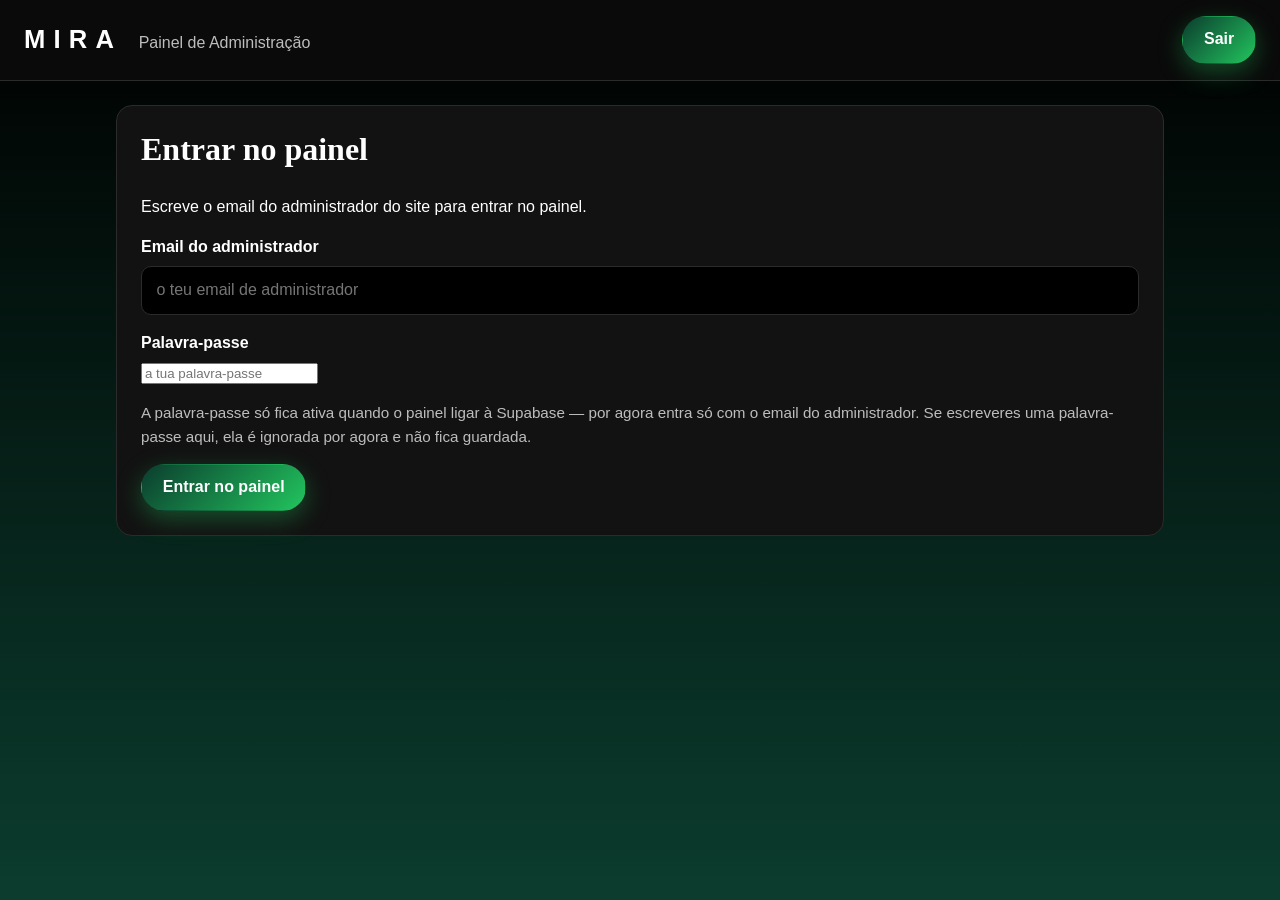
==== commit 70b5f9ae: "Atualizar admin.html: administração limpa sem vídeo, navegação por Secções agrupadas" ====
--- a/admin.html
+++ b/admin.html
@@ -7,7 +7,6 @@
 <link rel="stylesheet" href="css/admin.css">
 </head>
 <body>
-<video class="admin-bg-video" src="media/mira-fundo.mp4" autoplay muted loop playsinline aria-hidden="true"></video>
 <header class="topbar">
   <div>
     <strong class="brand">MIRA</strong>
@@ -15,10 +14,7 @@
   </div>
   <div class="topbar-actions" id="topbarActions" hidden>
     <span class="session-email" id="sessionEmail"></span>
-    <button class="btn" type="button" id="exportBtn">Exportar cópia (JSON)</button>
-    <label class="btn" for="importFile">Importar cópia (JSON)</label>
-    <input type="file" id="importFile" accept="application/json" hidden>
-    <button class="btn" type="button" id="logoutBtn">Sair</button>
+    <button class="btn btn-secondary" type="button" id="logoutBtn">Sair</button>
   </div>
 </header>
 
@@ -29,41 +25,60 @@
     <form id="gateForm">
       <label for="adminEmail">Email do administrador</label>
       <input type="email" id="adminEmail" required placeholder="o teu email de administrador">
+      <label for="adminPassword">Palavra-passe</label>
+      <input type="password" id="adminPassword" placeholder="a tua palavra-passe" autocomplete="current-password">
+      <p class="help gate-note">A palavra-passe só fica ativa quando o painel ligar à Supabase — por agora entra só com o email do administrador. Se escreveres uma palavra-passe aqui, ela é ignorada por agora e não fica guardada.</p>
       <button class="btn btn-primary" type="submit">Entrar no painel</button>
     </form>
   </section>
 
   <div id="app" hidden>
-    <nav class="tabs" aria-label="Secções do painel">
-      <button class="tab-btn" type="button" data-sec="inicio">Início</button>
-      <button class="tab-btn" type="button" data-sec="logo-hero">Logo e Hero</button>
-      <button class="tab-btn" type="button" data-sec="logos">Logos</button>
-      <button class="tab-btn" type="button" data-sec="trabalhos">Trabalhos</button>
-      <button class="tab-btn" type="button" data-sec="marcas">Faixa de marcas</button>
-      <button class="tab-btn" type="button" data-sec="fazemos">O que fazemos</button>
-      <button class="tab-btn" type="button" data-sec="sobre-fotos">Sobre — Fotos</button>
-      <button class="tab-btn" type="button" data-sec="pormenores">Pormenores</button>
-      <button class="tab-btn" type="button" data-sec="textos">Sobre e Percurso</button>
-      <button class="tab-btn" type="button" data-sec="servicos">Serviços e preços</button>
-      <button class="tab-btn" type="button" data-sec="menu">Menu</button>
-      <button class="tab-btn" type="button" data-sec="contacto">Contacto e WhatsApp</button>
-      <button class="tab-btn" type="button" data-sec="sessao">Sessão</button>
-      <button class="tab-btn" type="button" data-sec="chats">Chats</button>
-      <button class="tab-btn" type="button" data-sec="pedidos">Pedidos</button>
-      <button class="tab-btn" type="button" data-sec="clientes">Clientes</button>
-      <button class="tab-btn" type="button" data-sec="visitantes">Visitantes</button>
+  <div class="admin-layout">
+    <nav class="admin-nav" aria-label="Secções do painel">
+      <button class="nav-menu-btn" type="button" id="sectionsBtn" aria-expanded="false">Secções</button>
+      <div class="admin-nav-list" id="sectionsList" hidden>
+      <button class="nav-item nav-item-home" type="button" data-sec="inicio">Início</button>
+      <div class="nav-group"><h3>Conteúdo</h3>
+      <button class="nav-item" type="button" data-sec="logo-hero">Logo e Hero</button>
+      <button class="nav-item" type="button" data-sec="logos">Logos</button>
+      <button class="nav-item" type="button" data-sec="trabalhos">Trabalhos</button>
+      <button class="nav-item" type="button" data-sec="marcas">Faixa de marcas</button>
+      <button class="nav-item" type="button" data-sec="fazemos">O que fazemos</button>
+      <button class="nav-item" type="button" data-sec="sobre-fotos">Sobre — Fotos</button>
+      <button class="nav-item" type="button" data-sec="pormenores">Pormenores</button>
+      <button class="nav-item" type="button" data-sec="textos">Sobre e Percurso</button></div>
+      <div class="nav-group"><h3>Serviços</h3>
+      <button class="nav-item" type="button" data-sec="servicos">Serviços e preços</button>
+      <button class="nav-item" type="button" data-sec="menu">Menu</button></div>
+      <div class="nav-group"><h3>Contacto</h3>
+      <button class="nav-item" type="button" data-sec="contacto">Contacto e WhatsApp</button></div>
+      <div class="nav-group"><h3>Gestão</h3>
+      <button class="nav-item" type="button" data-sec="chats">Chats</button>
+      <button class="nav-item" type="button" data-sec="pedidos">Pedidos</button>
+      <button class="nav-item" type="button" data-sec="clientes">Clientes</button>
+      <button class="nav-item" type="button" data-sec="visitantes">Visitantes</button>
+      <button class="nav-item" type="button" data-sec="sessao">Sessão</button></div>
+      </div>
     </nav>
+    <div class="admin-panels">
 
     <section id="sec-inicio" class="panel">
       <h2>Como funciona, de ponta a ponta</h2>
       <p class="lead">O comprador do site muda tudo aqui, sem tocar em código e sem depender de quem vendeu. Cada secção guarda logo que carregas em <strong>Guardar</strong>.</p>
       <ol class="steps">
         <li><strong>1. Entra</strong> com o teu email de administrador.</li>
-        <li><strong>2. Escolhe uma secção</strong> nos botões em cima: imagens, vídeos, textos, serviços, preços, menu, contacto, sessão, chats, pedidos, clientes e visitantes.</li>
+        <li><strong>2. Escolhe uma secção</strong> no botão “Secções”: imagens, vídeos, textos, serviços, preços, menu, contacto, sessão, chats, pedidos, clientes e visitantes.</li>
         <li><strong>3. Edita e guarda.</strong> Imagens e vídeos entram sempre por ficheiro (botão “Escolher ficheiro”), nunca por link. Vês a pré-visualização antes de guardar.</li>
         <li><strong>4. Confere no site.</strong> Depois de guardar, abre o site e vê a mudança. Se não aparecer, recarrega a página.</li>
-        <li><strong>5. Faz cópia.</strong> Usa “Exportar cópia (JSON)” no topo para guardar tudo num ficheiro. Se alguma coisa correr mal, “Importar cópia” repõe tudo.</li>
+        <li><strong>5. Faz cópia.</strong> Usa “Exportar cópia (JSON)” em baixo, na secção Início, para guardar tudo num ficheiro. Se alguma coisa correr mal, “Importar cópia” repõe tudo.</li>
       </ol>
+      <h3>Cópia de segurança</h3>
+      <p class="help">Guarda uma cópia de tudo num ficheiro, ou repõe uma cópia antiga.</p>
+      <div class="backup-row">
+        <button class="btn btn-secondary" type="button" id="exportBtn">Exportar cópia (JSON)</button>
+        <label class="btn btn-secondary" for="importFile">Importar cópia (JSON)</label>
+        <input type="file" id="importFile" accept="application/json" hidden>
+      </div>
       <h3>Resumo rápido</h3>
       <div id="summary" class="summary"></div>
     </section>
@@ -337,13 +352,15 @@
       <h2>Ver o site</h2>
       <p>Abre a página principal para veres as mudanças que guardaste. Cada secção guarda quando carregas em Guardar nessa secção.</p>
       <div class="footer-actions">
-        <a class="btn btn-primary btn-big" href="index.html" target="_blank" rel="noopener noreferrer">Ver o site →</a>
-        <button class="btn btn-primary btn-big" type="button" id="saveAndViewBtn">Guardar e ver o site</button>
-        <button class="btn btn-small" type="button" id="switchSessionBtn">Mudar de sessão</button>
+        <a class="btn btn-primary" href="index.html" target="_blank" rel="noopener noreferrer">Ver o site →</a>
+        <button class="btn btn-secondary" type="button" id="saveAndViewBtn">Guardar e ver o site</button>
+        <button class="btn btn-secondary btn-small" type="button" id="switchSessionBtn">Mudar de sessão</button>
       </div>
       <p class="help">“Guardar e ver o site” não guarda alterações que ainda não guardaste nessa secção: abre a página principal para conferires as mudanças que já guardaste em cada secção.</p>
       <p class="help">“Mudar de sessão” termina a sessão atual e volta ao acesso, para entrares com outro email.</p>
     </footer>
+    </div>
+  </div>
   </div>
 </main>
 
--- a/css/admin.css
+++ b/css/admin.css
@@ -155,3 +155,13 @@
   .tab-btn { padding: .55rem .9rem; }
   table { min-width: 560px; }
 }
+
+/* Rodapé do painel: botões grandes, descritos, mesmo fundo e tipologia. */
+.admin-footer { margin-top: 1.5rem; }
+.admin-footer h2 { font-family: "Source Serif 4", ui-serif, Georgia, Cambria, "Times New Roman", Times, serif; }
+.footer-actions { display: flex; flex-wrap: wrap; gap: .75rem; align-items: center; margin: 1rem 0; }
+.btn-big { padding: .9rem 1.8rem; font-size: 1.05rem; }
+@media (max-width: 768px) {
+  .footer-actions .btn, .footer-actions .btn-big { width: 100%; text-align: center; }
+  .service .body .cta, .service .body .btn-orcamento { width: 100%; }
+}
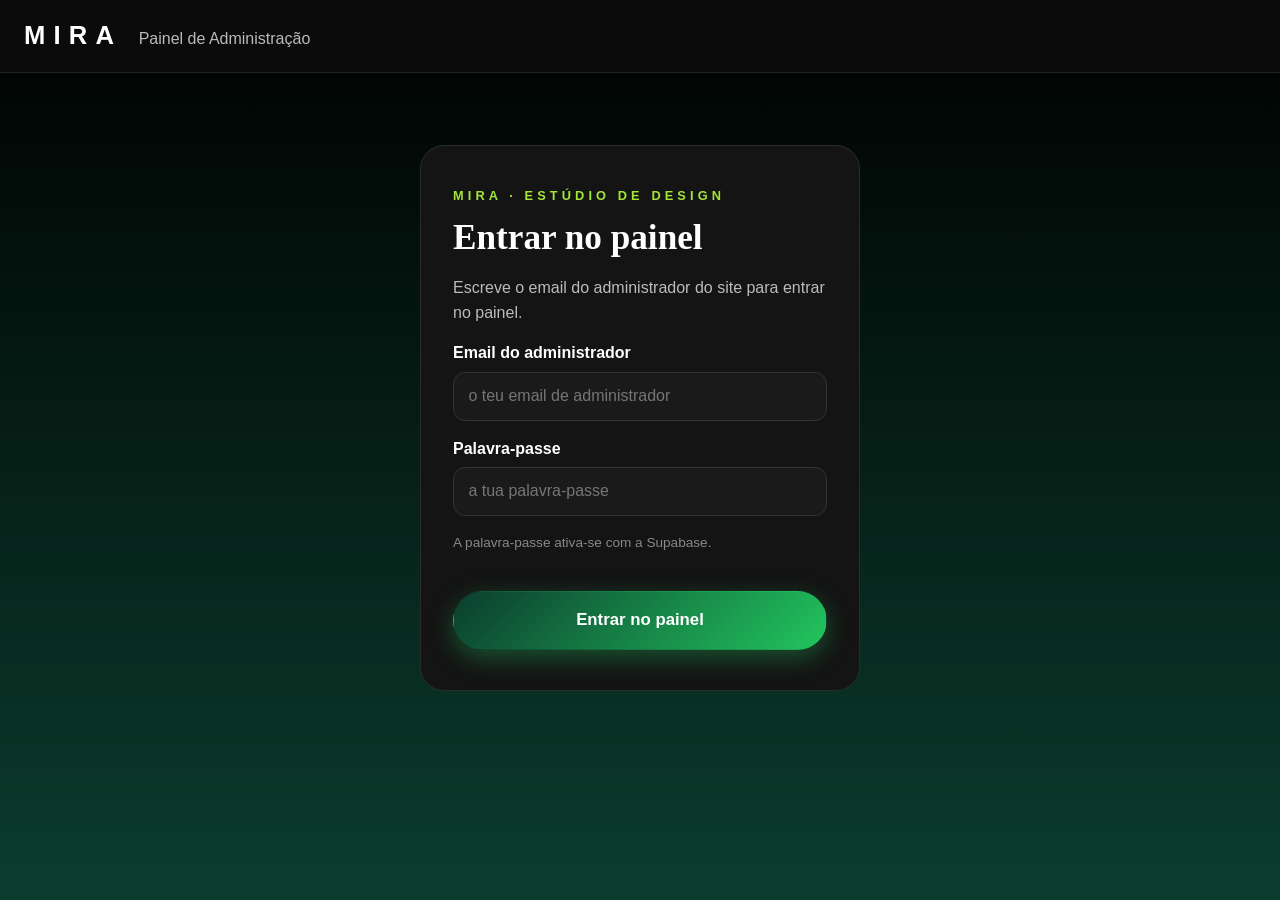
==== commit 4ae39670: "Atualizar admin.html: sobrolho MIRA, nota curta do Supabase" ====
--- a/admin.html
+++ b/admin.html
@@ -20,6 +20,7 @@
 
 <main class="wrap">
   <section id="gate" class="card">
+    <p class="gate-eyebrow">MIRA · Estúdio de Design</p>
     <h1>Entrar no painel</h1>
     <p>Escreve o email do administrador do site para entrar no painel.</p>
     <form id="gateForm">
@@ -27,7 +28,7 @@
       <input type="email" id="adminEmail" required placeholder="o teu email de administrador">
       <label for="adminPassword">Palavra-passe</label>
       <input type="password" id="adminPassword" placeholder="a tua palavra-passe" autocomplete="current-password">
-      <p class="help gate-note">A palavra-passe só fica ativa quando o painel ligar à Supabase — por agora entra só com o email do administrador. Se escreveres uma palavra-passe aqui, ela é ignorada por agora e não fica guardada.</p>
+      <p class="help">A palavra-passe ativa-se com a Supabase.</p>
       <button class="btn btn-primary" type="submit">Entrar no painel</button>
     </form>
   </section>
--- a/css/admin.css
+++ b/css/admin.css
@@ -1,12 +1,13 @@
-/* MIRA Admin — mesmo fundo e mesma tipologia da página principal: preto para verde-escuro, vídeo de fundo, títulos em serif, texto em Inter. */
+/* MIRA Admin — chique, como o site: preto e verde-escuro, cartões escuros, serif nos títulos, respiro. Sem vídeo. */
+[hidden] { display: none !important; }
 * { box-sizing: border-box; }
 :root {
-  --bg: #000000;
-  --panel: #121212;
+  --bg: #0b0b0b;
+  --panel: #141414;
   --panel2: #1a1a1a;
   --line: #2b2b2b;
   --text: #ffffff;
-  --muted: #bdbdbd;
+  --muted: #bbbbbb;
   --green: #0b3d2e;
   --green2: #145a44;
   --lime: #c6f16d;
@@ -20,29 +21,27 @@
   font-family: -apple-system, BlinkMacSystemFont, "Inter", ui-sans-serif, "Segoe UI", Roboto, Helvetica, Arial, sans-serif;
   line-height: 1.55;
 }
-.admin-bg-video {
-  position: fixed; inset: 0; width: 100%; height: 100%;
-  object-fit: cover; z-index: 0; pointer-events: none;
-}
 .topbar, .wrap { position: relative; z-index: 1; }
 .topbar {
   display: flex; flex-wrap: wrap; gap: 1rem;
   align-items: center; justify-content: space-between;
   padding: 1rem 1.5rem;
-  border-bottom: 1px solid var(--line);
-  background: #0a0a0a;
+  border-bottom: 1px solid #222222;
+  background: #0b0b0b;
+  color: #ffffff;
   position: sticky; top: 0; z-index: 10;
 }
 .brand { font-size: 1.6rem; letter-spacing: .32em; }
-.brand-sub { margin-left: .75rem; color: var(--muted); }
+.brand-sub { margin-left: .75rem; color: #bbbbbb; }
 .topbar-actions { display: flex; flex-wrap: wrap; gap: .5rem; align-items: center; }
-.session-email { color: var(--lime); font-size: .9rem; }
+.session-email { color: #c6f16d; font-size: .9rem; }
 .wrap { max-width: 1080px; margin: 0 auto; padding: 1.5rem 1rem 4rem; }
 .card, .panel {
   background: var(--panel);
+  color: #ffffff;
   border: 1px solid var(--line);
-  border-radius: 16px;
-  padding: 1.5rem;
+  border-radius: 24px;
+  padding: 2rem;
   margin-bottom: 1.5rem;
 }
 h1, h2, h3 { font-family: "Source Serif 4", ui-serif, Georgia, Cambria, "Times New Roman", Times, serif; line-height: 1.2; }
@@ -52,48 +51,70 @@
 .lead { font-size: 1.05rem; }
 .help { color: var(--muted); font-size: .95rem; }
 label { display: block; font-weight: 600; margin: 1rem 0 .35rem; }
-input[type="text"], input[type="email"], input[type="tel"],
+input[type="text"], input[type="email"], input[type="password"], input[type="tel"],
 input[type="number"], input[type="date"], textarea, select {
   width: 100%;
-  background: #000; color: #fff;
-  border: 1px solid var(--line);
-  border-radius: 10px;
+  background: #1a1a1a; color: #ffffff;
+  border: 1px solid #333333;
+  border-radius: 12px;
   padding: .7rem .9rem;
   font: inherit;
 }
-input[type="file"] { font: inherit; color: var(--text); max-width: 100%; }
-input[type="checkbox"] { width: auto; accent-color: var(--green2); }
+input[type="file"] { font: inherit; color: #ffffff; max-width: 100%; }
+input[type="checkbox"] { width: auto; accent-color: #22c55e; }
 .inline-form { display: grid; gap: .25rem; }
 .inline-form label { margin-top: .6rem; }
-/* Botões que parecem botões: pílulas sólidas em degradê verde, texto branco em negrito, sombra visível. */
+/* Botões: secundário cinzento por omissão; um único primário verde por formulário; vermelho sólido só para apagar. */
 .btn {
   display: inline-block;
-  background: linear-gradient(135deg, #0b3d2e, #22c55e); color: #fff;
-  border: 1px solid transparent;
+  background: #1a1a1a; color: #ffffff;
+  border: 1px solid #333333;
   border-radius: 999px;
-  padding: .65rem 1.3rem;
-  font: inherit; font-weight: 700;
+  padding: .55rem 1.1rem;
+  font: inherit; font-weight: 600;
   cursor: pointer; text-decoration: none; text-align: center;
+  box-shadow: none;
+}
+.btn:hover, .btn:focus-visible { background: #222222; outline: none; }
+.btn-secondary { background: #1a1a1a; color: #ffffff; border-color: #333333; }
+.btn-primary {
+  background: linear-gradient(135deg, #0b3d2e, #22c55e); color: #ffffff;
+  border-color: transparent;
   box-shadow: 0 8px 24px rgba(34, 197, 94, .35);
 }
-.btn:hover, .btn:focus-visible { filter: brightness(1.1); outline: none; }
-.btn-primary { background: linear-gradient(135deg, #0b3d2e, #22c55e); border-color: transparent; }
 .btn-primary:hover, .btn-primary:focus-visible { filter: brightness(1.1); }
-.btn-danger { background: var(--danger); border-color: var(--danger); }
-.btn-danger:hover, .btn-danger:focus-visible { background: #9a2a2a; }
+.btn-danger { background: #c81e1e; color: #ffffff; border-color: #c81e1e; box-shadow: none; }
+.btn-danger:hover, .btn-danger:focus-visible { background: #a31717; }
 .btn-small { padding: .4rem .9rem; font-size: .9rem; }
-.tabs { display: flex; flex-wrap: wrap; gap: .5rem; margin-bottom: 1.5rem; }
-.tab-btn {
-  background: var(--panel2); color: var(--text);
-  border: 1px solid var(--line); border-radius: 999px;
-  padding: .6rem 1.1rem; font: inherit; font-weight: 700; cursor: pointer;
-}
-.tab-btn:hover, .tab-btn:focus-visible { border-color: #fff; outline: none; }
-.tab-btn.active { background: linear-gradient(135deg, #0b3d2e, #22c55e); border-color: transparent; }
+/* Navegação: um botão "Secções" que abre uma lista agrupada; nunca 17 botões de uma vez. */
+.admin-nav { margin-bottom: 1.5rem; }
+.nav-menu-btn {
+  width: 100%;
+  background: #141414; color: #ffffff;
+  border: 1px solid #2b2b2b; border-radius: 12px;
+  padding: .8rem 1.1rem; font: inherit; font-weight: 700; cursor: pointer; text-align: left;
+}
+.admin-nav-list {
+  background: #141414; border: 1px solid #2b2b2b; border-radius: 12px;
+  padding: .75rem; margin-top: .5rem;
+}
+.nav-group { margin-bottom: .75rem; }
+.nav-group h3 { color: #a3e635; font-size: .85rem; letter-spacing: .08em; text-transform: uppercase; margin: .5rem 0 .35rem; }
+.nav-item {
+  display: block; width: 100%; text-align: left;
+  background: #1a1a1a; color: #ffffff;
+  border: 1px solid #2b2b2b; border-radius: 10px;
+  padding: .6rem .9rem; margin-bottom: .35rem;
+  font: inherit; font-weight: 600; cursor: pointer;
+}
+.nav-item:hover, .nav-item:focus-visible { background: #222222; outline: none; }
+.nav-item.active { background: linear-gradient(135deg, #0b3d2e, #22c55e); color: #ffffff; border-color: transparent; }
+.back-to-sections { margin-bottom: 1rem; }
+.backup-row { display: flex; flex-wrap: wrap; gap: .5rem; margin: 1rem 0; }
 .steps li { margin-bottom: .7rem; }
 .summary { display: flex; flex-wrap: wrap; gap: .75rem; }
 .summary span {
-  background: var(--panel2); border: 1px solid var(--line);
+  background: #1a1a1a; color: #ffffff; border: 1px solid var(--line);
   border-radius: 999px; padding: .45rem 1rem;
 }
 /* Tabelas a sério: cabeçalho, linhas, bordas, botões de ação. */
@@ -105,20 +126,20 @@
   border-bottom: 1px solid var(--line);
 }
 thead th {
-  background: var(--green);
+  background: #0b3d2e;
   color: #fff; font-size: .85rem;
   letter-spacing: .08em; text-transform: uppercase;
 }
-tbody tr:hover { background: var(--panel2); }
+tbody tr:hover { background: #1f1f1f; }
 td .btn { margin: .15rem .25rem .15rem 0; }
 td img.thumb, img.thumb {
   width: 110px; height: auto; max-height: 80px;
-  object-fit: contain; background: #000;
+  object-fit: contain; background: #000000;
   border: 1px solid var(--line); border-radius: 8px; display: block;
 }
 td video.thumb, video.thumb {
   width: 140px; height: auto; max-height: 90px;
-  background: #000; border: 1px solid var(--line); border-radius: 8px; display: block;
+  background: #000000; border: 1px solid var(--line); border-radius: 8px; display: block;
 }
 .preview-row { display: flex; flex-wrap: wrap; gap: 1rem; align-items: flex-start; }
 .preview-row img { width: 100%; max-width: 420px; height: auto; border: 1px solid var(--line); border-radius: 12px; }
@@ -129,11 +150,11 @@
   border: 1px solid var(--line);
 }
 .badge.new { background: var(--green); border-color: var(--green); }
-.chat-box { border: 1px solid var(--line); border-radius: 12px; padding: 1rem; margin: 1rem 0; background: #0d0d0d; }
+.chat-box { border: 1px solid var(--line); border-radius: 12px; padding: 1rem; margin: 1rem 0; background: #1a1a1a; color: #ffffff; }
 .chat-msg { margin: .5rem 0; }
-.chat-msg .who { font-weight: 700; color: var(--lime); }
+.chat-msg .who { font-weight: 700; color: #a3e635; }
 .chat-msg.reply { margin-left: 1.5rem; }
-.chat-msg.reply .who { color: #fff; }
+.chat-msg.reply .who { color: #a3e635; }
 .chat-reply-row { display: flex; gap: .5rem; margin-top: .75rem; }
 .chat-reply-row input { flex: 1; }
 .toast {
@@ -151,12 +172,11 @@
   .brand-sub { display: block; margin-left: 0; }
   .topbar-actions { width: 100%; }
   .topbar-actions .btn { flex: 1 1 auto; padding: .6rem 1rem; }
-  .tabs { gap: .4rem; }
-  .tab-btn { padding: .55rem .9rem; }
+  .nav-menu-btn { padding: .8rem 1rem; }
   table { min-width: 560px; }
 }
 
-/* Rodapé do painel: botões grandes, descritos, mesmo fundo e tipologia. */
+/* Rodapé do painel: um botão principal, o resto secundário. */
 .admin-footer { margin-top: 1.5rem; }
 .admin-footer h2 { font-family: "Source Serif 4", ui-serif, Georgia, Cambria, "Times New Roman", Times, serif; }
 .footer-actions { display: flex; flex-wrap: wrap; gap: .75rem; align-items: center; margin: 1rem 0; }
@@ -165,3 +185,19 @@
   .footer-actions .btn, .footer-actions .btn-big { width: 100%; text-align: center; }
   .service .body .cta, .service .body .btn-orcamento { width: 100%; }
 }
+
+/* Computador: a lista de secções fica como barra lateral à esquerda; no telemóvel fica escondida até tocar em "Secções". */
+@media (min-width: 900px) {
+  .admin-layout { display: grid; grid-template-columns: 240px 1fr; gap: 1.5rem; align-items: start; }
+  .admin-nav { position: sticky; top: 76px; }
+  .nav-menu-btn { display: none; }
+  .admin-nav-list { display: block !important; margin-top: 0; }
+}
+
+/* Porta de entrada chique: cartão escuro centrado, título serif, campos e botão a largura total. */
+#gate{max-width:440px;margin:3rem auto;padding:2.5rem 2rem;text-align:left}
+#gate .gate-eyebrow{color:#a3e635;font-size:.8rem;letter-spacing:.32em;text-transform:uppercase;font-weight:700;margin:0 0 .75rem}
+#gate h1{font-size:2.2rem;margin-bottom:.5rem}
+#gate p{color:#bbbbbb}
+#gateForm .btn-primary{width:100%;padding:.95rem;font-size:1.05rem;margin-top:1.5rem}
+#gate .help{font-size:.85rem;color:#888888;margin-top:1rem}
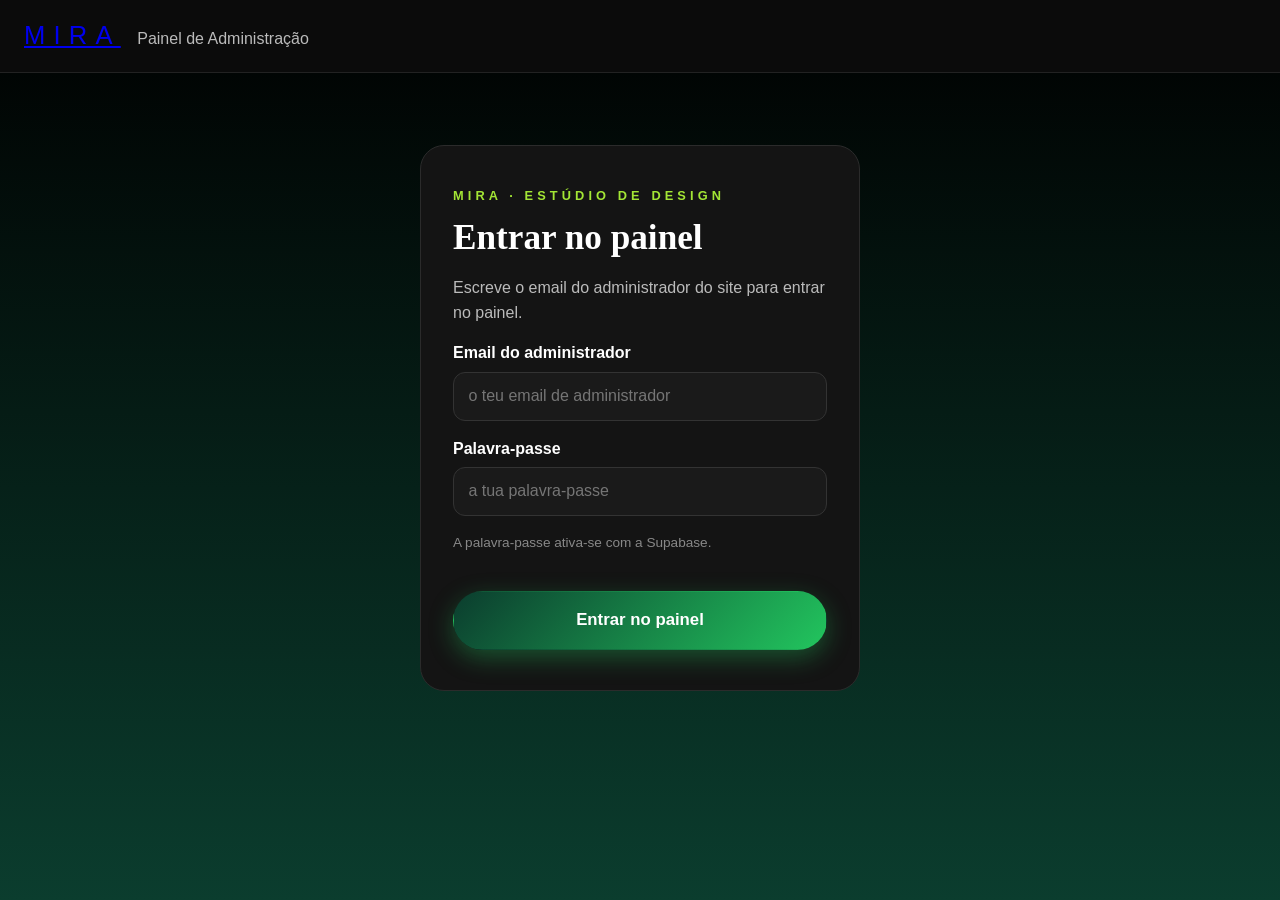
==== commit 6769e7d8: "Atualizar admin.html: marca MIRA no topo passa a ligar para index.html" ====
--- a/admin.html
+++ b/admin.html
@@ -9,7 +9,7 @@
 <body>
 <header class="topbar">
   <div>
-    <strong class="brand">MIRA</strong>
+    <a class="brand" href="index.html">MIRA</a>
     <span class="brand-sub">Painel de Administração</span>
   </div>
   <div class="topbar-actions" id="topbarActions" hidden>
@@ -64,29 +64,38 @@
     <div class="admin-panels">
 
     <section id="sec-inicio" class="panel">
-      <h2>Como funciona, de ponta a ponta</h2>
-      <p class="lead">O comprador do site muda tudo aqui, sem tocar em código e sem depender de quem vendeu. Cada secção guarda logo que carregas em <strong>Guardar</strong>.</p>
-      <ol class="steps">
-        <li><strong>1. Entra</strong> com o teu email de administrador.</li>
-        <li><strong>2. Escolhe uma secção</strong> no botão “Secções”: imagens, vídeos, textos, serviços, preços, menu, contacto, sessão, chats, pedidos, clientes e visitantes.</li>
-        <li><strong>3. Edita e guarda.</strong> Imagens e vídeos entram sempre por ficheiro (botão “Escolher ficheiro”), nunca por link. Vês a pré-visualização antes de guardar.</li>
-        <li><strong>4. Confere no site.</strong> Depois de guardar, abre o site e vê a mudança. Se não aparecer, recarrega a página.</li>
-        <li><strong>5. Faz cópia.</strong> Usa “Exportar cópia (JSON)” em baixo, na secção Início, para guardar tudo num ficheiro. Se alguma coisa correr mal, “Importar cópia” repõe tudo.</li>
-      </ol>
+      <h2>Áreas</h2>
+      <div class="area-grid">
+        <button class="area-btn" type="button" data-sec="logo-hero">Logo e Hero</button>
+        <button class="area-btn" type="button" data-sec="logos">Logos</button>
+        <button class="area-btn" type="button" data-sec="trabalhos">Trabalhos</button>
+        <button class="area-btn" type="button" data-sec="marcas">Faixa de marcas</button>
+        <button class="area-btn" type="button" data-sec="fazemos">O que fazemos</button>
+        <button class="area-btn" type="button" data-sec="sobre-fotos">Sobre — Fotos</button>
+        <button class="area-btn" type="button" data-sec="pormenores">Pormenores</button>
+        <button class="area-btn" type="button" data-sec="textos">Sobre e Percurso</button>
+        <button class="area-btn" type="button" data-sec="servicos">Serviços e preços</button>
+        <button class="area-btn" type="button" data-sec="menu">Menu</button>
+        <button class="area-btn" type="button" data-sec="contacto">Contacto e WhatsApp</button>
+        <button class="area-btn" type="button" data-sec="chats">Chats</button>
+        <button class="area-btn" type="button" data-sec="pedidos">Pedidos</button>
+        <button class="area-btn" type="button" data-sec="clientes">Clientes</button>
+        <button class="area-btn" type="button" data-sec="visitantes">Visitantes</button>
+        <button class="area-btn" type="button" data-sec="sessao">Sessão</button>
+      </div>
       <h3>Cópia de segurança</h3>
-      <p class="help">Guarda uma cópia de tudo num ficheiro, ou repõe uma cópia antiga.</p>
+      
       <div class="backup-row">
         <button class="btn btn-secondary" type="button" id="exportBtn">Exportar cópia (JSON)</button>
         <label class="btn btn-secondary" for="importFile">Importar cópia (JSON)</label>
         <input type="file" id="importFile" accept="application/json" hidden>
       </div>
-      <h3>Resumo rápido</h3>
       <div id="summary" class="summary"></div>
     </section>
 
     <section id="sec-logo-hero" class="panel" hidden>
       <h2>Logo e Hero</h2>
-      <p class="help">O título aparece no topo do site e no separador do navegador. A imagem do hero é a imagem grande do início do site. Escolhe o ficheiro no teu telemóvel ou computador — nunca escrevas um link.</p>
+      
       <form id="logoHeroForm">
         <label for="siteTitle">Título do site</label>
         <input type="text" id="siteTitle">
@@ -95,7 +104,7 @@
           <img id="heroPreview" alt="Pré-visualização do hero">
           <div>
             <input type="file" id="heroFile" accept="image/*">
-            <p class="help">Escolhe uma imagem do teu telemóvel ou computador.</p>
+            
           </div>
         </div>
         <label>Vídeo de fundo do site (ficheiro)</label>
@@ -103,7 +112,7 @@
           <video id="bgVideoPreview" muted loop playsinline preload="metadata" style="max-width:220px;"></video>
           <div>
             <input type="file" id="bgVideoFile" accept="video/*">
-            <p class="help">Este é o vídeo de fundo que passa em todo o site, por trás das secções. Escolhe um ficheiro de vídeo no teu telemóvel ou computador — nunca escrevas um link. Sem ficheiro novo, fica o vídeo atual.</p>
+            
           </div>
         </div>
         <button class="btn btn-primary" type="submit">Guardar logo e hero</button>
@@ -112,7 +121,7 @@
 
     <section id="sec-logos" class="panel" hidden>
       <h2>Logos dos clientes</h2>
-      <p class="help">Estas são as logos que passam debaixo do hero. Cada logo pode ser trocada por um ficheiro novo, removida, ou podes juntar uma logo nova.</p>
+      
       <div id="logosTable"></div>
       <h3>Adicionar logo</h3>
       <form id="logoAddForm" class="inline-form">
@@ -124,7 +133,7 @@
 
     <section id="sec-trabalhos" class="panel" hidden>
       <h2>Trabalhos — faixa em scroll</h2>
-      <p class="help">Estas são as imagens que passam em scroll automático na secção de Trabalhos. Usa as setas para mudar a ordem, troca por ficheiro, remove ou adiciona imagens novas.</p>
+      
       <div id="marqueeTable"></div>
       <h3>Adicionar imagem</h3>
       <form id="marqueeAddForm" class="inline-form">
@@ -136,7 +145,7 @@
 
     <section id="sec-marcas" class="panel" hidden>
       <h2>Faixa de marcas</h2>
-      <p class="help">As palavras que passam na faixa preta (por exemplo: Design gráfico, Livraria, Papelaria). Edita cada linha, remove ou adiciona linhas novas, e guarda.</p>
+      
       <form id="brandsForm">
         <div id="brandsList"></div>
         <button class="btn" type="button" id="brandAddBtn">Adicionar linha</button>
@@ -146,7 +155,7 @@
 
     <section id="sec-fazemos" class="panel" hidden>
       <h2>O que fazemos</h2>
-      <p class="help">Os cartões da secção “O que fazemos”. Cada cartão tem tipo, título, descrição e uma imagem ou vídeo, sempre por ficheiro, nunca por link.</p>
+      
       <div id="fazemosTable"></div>
       <h3>Adicionar cartão</h3>
       <form id="fazemosAddForm" class="inline-form">
@@ -161,7 +170,7 @@
 
     <section id="sec-sobre-fotos" class="panel" hidden>
       <h2>Sobre — Fotos</h2>
-      <p class="help">As fotografias da secção Sobre e da janela de fotografias do estúdio. Cada foto é trocada por ficheiro, com pré-visualização antes de guardar — nunca por link.</p>
+      
       <form id="aboutPhotosForm">
         <label>Foto Sobre 1 (lado direito, em cima)</label>
         <div class="preview-row">
@@ -184,7 +193,7 @@
 
     <section id="sec-pormenores" class="panel" hidden>
       <h2>Pormenores</h2>
-      <p class="help">O título e os três pontos da secção Pormenores. Escreve, guarda, e confere no site.</p>
+      
       <form id="detailsForm">
         <label for="detailsTitle">Título da secção Pormenores</label>
         <input type="text" id="detailsTitle">
@@ -206,7 +215,7 @@
 
     <section id="sec-textos" class="panel" hidden>
       <h2>Sobre e Percurso</h2>
-      <p class="help">Os textos longos do site. Escreve, guarda, e confere no site.</p>
+      
       <form id="textsForm">
         <label for="aboutHeading">Título da secção Sobre</label>
         <input type="text" id="aboutHeading">
@@ -232,7 +241,7 @@
 
     <section id="sec-servicos" class="panel" hidden>
       <h2>Serviços e preços</h2>
-      <p class="help">A lista completa de serviços e preços em meticais (MT). Estes são os mesmos preços da página de Serviços — muda aqui e muda na página. Cada serviço tem também a sua imagem ou vídeo do cartão, sempre por ficheiro, nunca por link: usa “Trocar ficheiro” em cada linha.</p>
+      
       <div id="servicesTable"></div>
       <h3>Adicionar serviço</h3>
       <form id="serviceAddForm" class="inline-form">
@@ -248,7 +257,7 @@
 
     <section id="sec-menu" class="panel" hidden>
       <h2>Menu</h2>
-      <p class="help">As imagens e os títulos dos cartões do menu, e as palavras da barra de navegação. Cada imagem é trocada por ficheiro, com pré-visualização — nunca por link.</p>
+      
       <form id="menuForm">
         <div id="menuTilesList"></div>
         <h3>Palavras da barra de navegação</h3>
@@ -270,7 +279,7 @@
 
     <section id="sec-contacto" class="panel" hidden>
       <h2>Contacto e WhatsApp</h2>
-      <p class="help">Preenche com os teus dados reais. Quando preencheres o WhatsApp, o botão de contacto do site abre o WhatsApp; sem número, abre a conversa do site.</p>
+      
       <form id="contactForm">
         <label for="contactHeading">Título da secção de contacto</label>
         <input type="text" id="contactHeading">
@@ -293,7 +302,7 @@
 
     <section id="sec-sessao" class="panel" hidden>
       <h2>Sessão</h2>
-      <p class="help">Vê a tua sessão atual, muda o email ou termina a sessão.</p>
+      
       <div id="sessionInfo"></div>
       <form id="sessionChangeForm">
         <label for="sessionNewEmail">Mudar o email da sessão</label>
@@ -305,14 +314,14 @@
 
     <section id="sec-chats" class="panel" hidden>
       <h2>Chats — mensagens dos visitantes</h2>
-      <p class="help">As mensagens que os visitantes escrevem no chat do site aparecem aqui. Responde em cada conversa: a tua resposta fica guardada e aparece ao visitante como resposta do estúdio. Novas conversas ficam marcadas como “Nova” até responderes.</p>
+      
       <button class="btn" type="button" id="chatRefreshBtn">Atualizar lista</button>
       <div id="chatsList"></div>
     </section>
 
     <section id="sec-pedidos" class="panel" hidden>
       <h2>Pedidos e reservas</h2>
-      <p class="help">Cada pedido tem nome, serviço, data e estado. Muda o estado na lista e ele fica guardado.</p>
+      
       <form id="orderAddForm" class="inline-form">
         <label>Nome <input type="text" id="orderAddName" required></label>
         <label>Serviço <input type="text" id="orderAddService" required></label>
@@ -324,7 +333,7 @@
 
     <section id="sec-clientes" class="panel" hidden>
       <h2>Clientes</h2>
-      <p class="help">A tua lista de clientes, com contacto e notas.</p>
+      
       <form id="clientAddForm" class="inline-form">
         <label>Nome <input type="text" id="clientAddName" required></label>
         <label>Contacto <input type="text" id="clientAddContact"></label>
@@ -336,7 +345,7 @@
 
     <section id="sec-visitantes" class="panel" hidden>
       <h2>Visitantes</h2>
-      <p class="help">Contagem de visitas por página. Podes corrigir os números à mão e guardar.</p>
+      
       <form id="visitorsForm">
         <div id="visitorsList"></div>
         <button class="btn btn-primary" type="submit">Guardar contagens</button>
@@ -351,14 +360,13 @@
 
     <footer class="card admin-footer">
       <h2>Ver o site</h2>
-      <p>Abre a página principal para veres as mudanças que guardaste. Cada secção guarda quando carregas em Guardar nessa secção.</p>
       <div class="footer-actions">
         <a class="btn btn-primary" href="index.html" target="_blank" rel="noopener noreferrer">Ver o site →</a>
         <button class="btn btn-secondary" type="button" id="saveAndViewBtn">Guardar e ver o site</button>
         <button class="btn btn-secondary btn-small" type="button" id="switchSessionBtn">Mudar de sessão</button>
       </div>
-      <p class="help">“Guardar e ver o site” não guarda alterações que ainda não guardaste nessa secção: abre a página principal para conferires as mudanças que já guardaste em cada secção.</p>
-      <p class="help">“Mudar de sessão” termina a sessão atual e volta ao acesso, para entrares com outro email.</p>
+      
+      
     </footer>
     </div>
   </div>
--- a/css/admin.css
+++ b/css/admin.css
@@ -201,3 +201,9 @@
 #gate p{color:#bbbbbb}
 #gateForm .btn-primary{width:100%;padding:.95rem;font-size:1.05rem;margin-top:1.5rem}
 #gate .help{font-size:.85rem;color:#888888;margin-top:1rem}
+
+/* Botões bonitos de cada área, na secção Início: sem texto, só botões bem feitos. */
+.area-grid{display:grid;grid-template-columns:1fr 1fr;gap:.75rem;margin:1rem 0 1.5rem}
+.area-btn{background:linear-gradient(135deg,#0b3d2e,#22c55e);color:#ffffff;border:0;border-radius:16px;padding:1rem .75rem;font:inherit;font-weight:700;cursor:pointer;text-align:center;box-shadow:0 8px 24px rgba(34,197,94,.25)}
+.area-btn:hover,.area-btn:focus-visible{filter:brightness(1.1);outline:none}
+@media (max-width:480px){.area-grid{grid-template-columns:1fr 1fr}}
